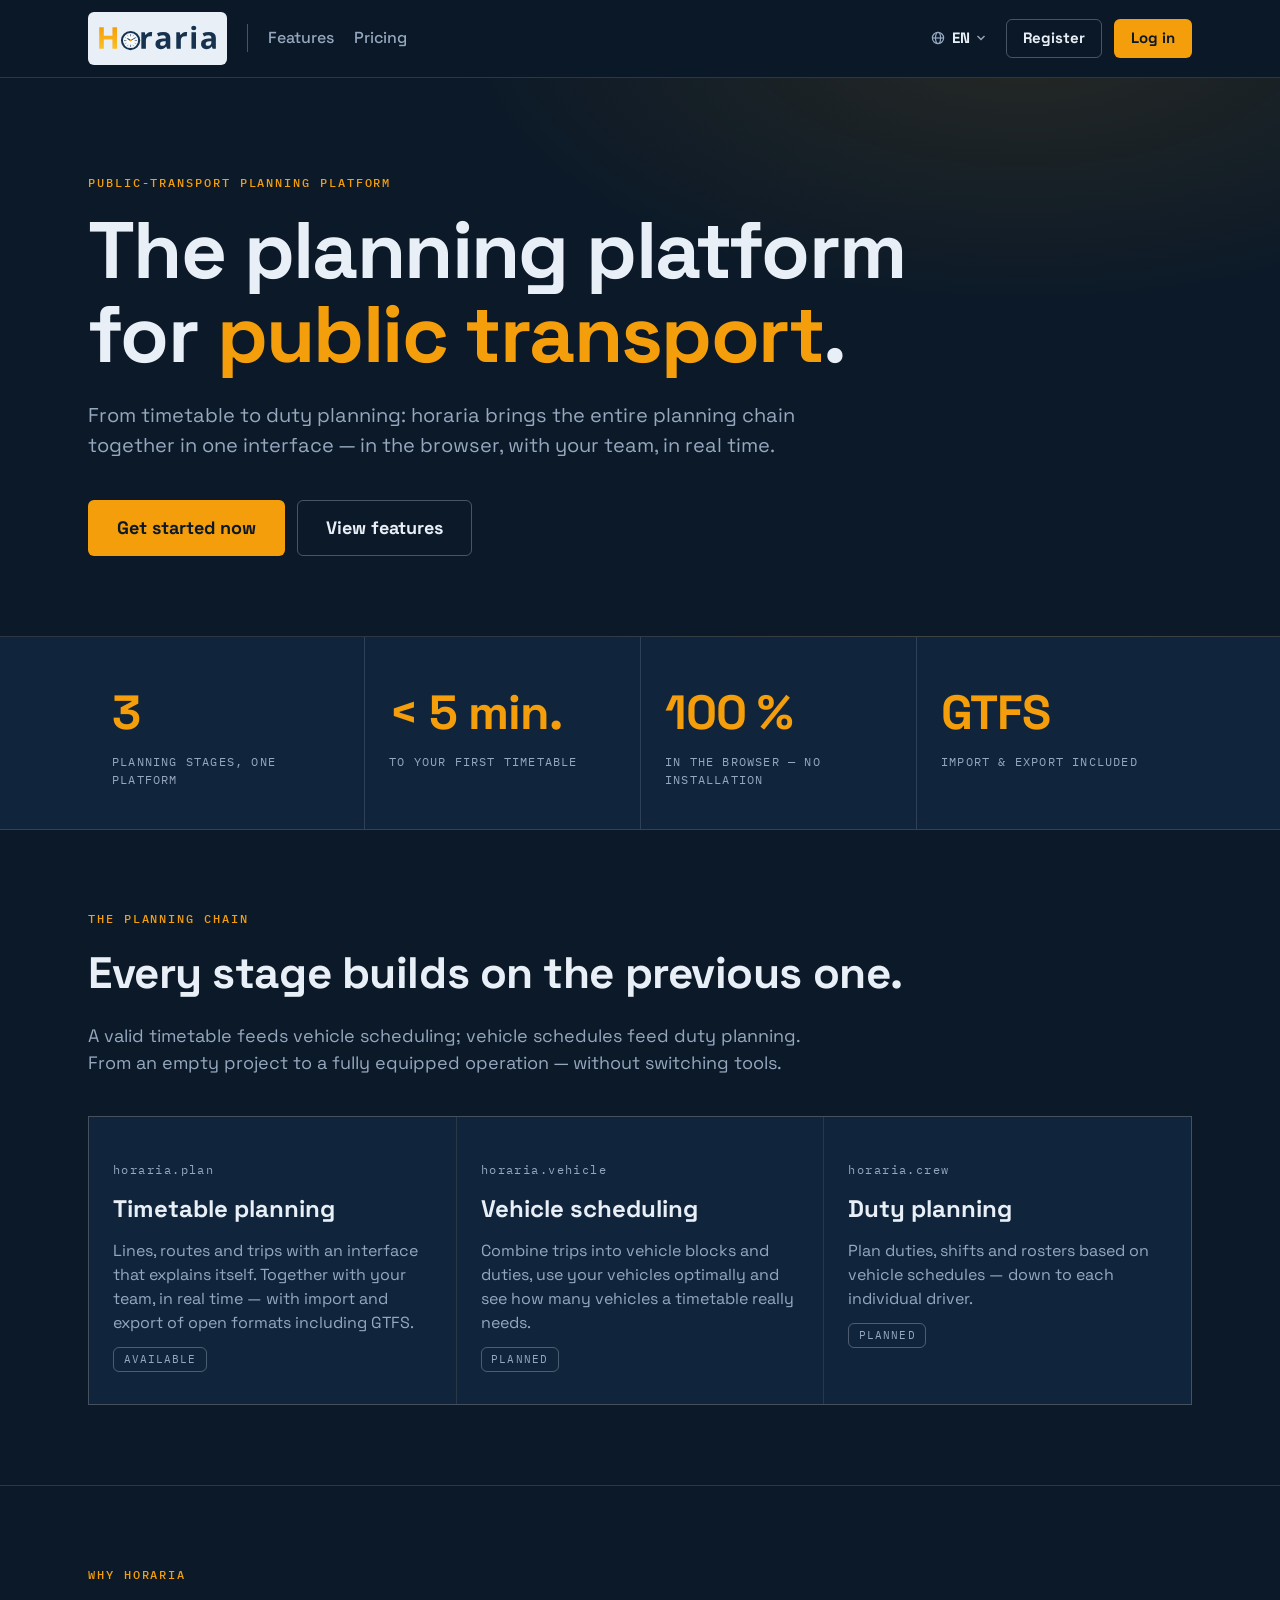
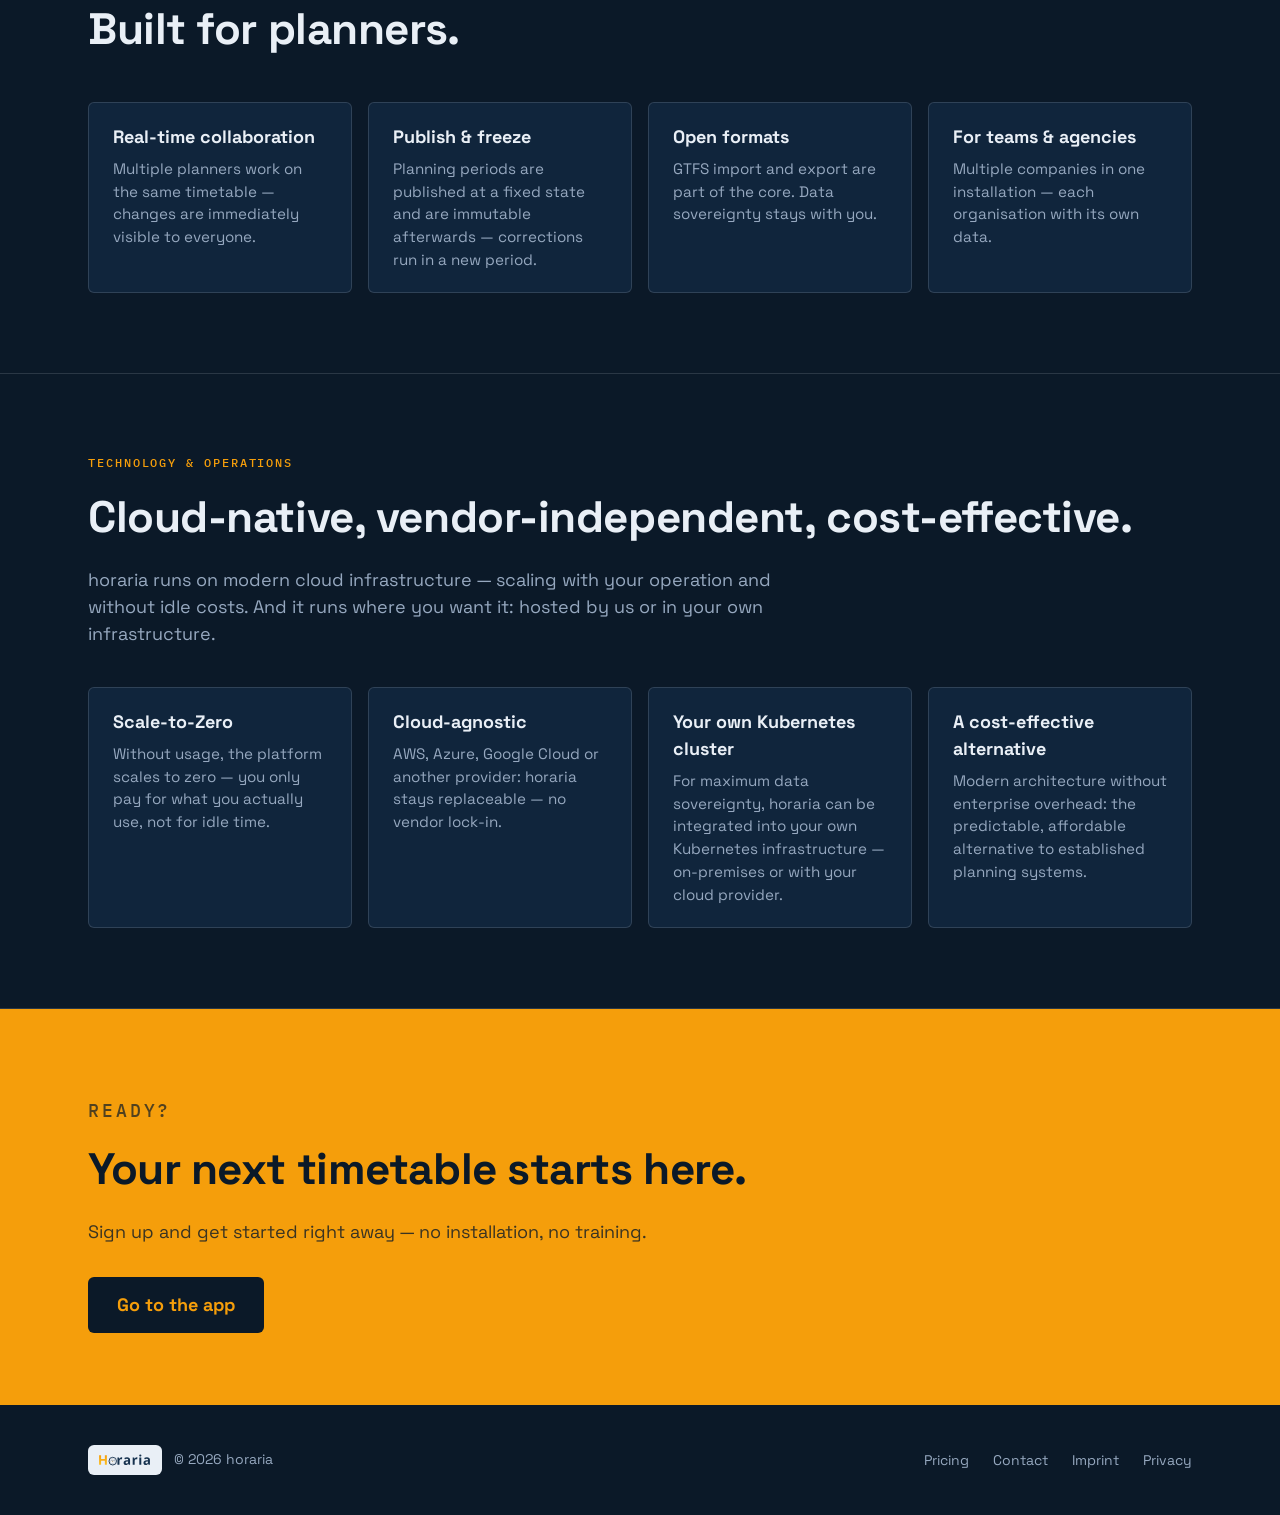
==== en/index.html @ 1db7034f "feat(site): add language dropdown and English pages under /en/ - Replace the static globe toggle wit" ====
<!DOCTYPE html>
<html lang="en">
<head>
  <meta charset="utf-8">
  <meta name="viewport" content="width=device-width, initial-scale=1">

  <!-- Security headers (arc42 §4.4). All assets self-hosted — CSP stays strict.
       frame-ancestors/HSTS cannot be set via meta; HTTPS is enforced at the host. -->
  <meta http-equiv="Content-Security-Policy" content="default-src 'self'; script-src 'self'; style-src 'self'; font-src 'self'; img-src 'self' data:; connect-src 'self'; base-uri 'none'; form-action 'none'">
  <meta name="referrer" content="strict-origin-when-cross-origin">

  <title>horaria — The planning platform for public transport</title>
  <meta name="description" content="horaria covers the planning chain of public transport services: horaria.plan today, horaria.vehicle and horaria.crew as next steps. In the browser, no installation.">
  <link rel="alternate" hreflang="de" href="/">
  <link rel="alternate" hreflang="en" href="/en/">
  <link rel="alternate" hreflang="x-default" href="/">

  <link rel="icon" href="/assets/images/Horaria_AppIcon2.svg" type="image/svg+xml">
  <link rel="stylesheet" href="/css/styles.css">
  <script src="/js/main.js" defer></script>
</head>
<body>
  <header class="site-header">
    <div class="container header-row">
      <a class="logo" href="/en/" aria-label="horaria — Home">
        <img src="/assets/images/Horaria_Logo.svg" alt="horaria" width="118" height="40">
      </a>
      <span class="header-divider" aria-hidden="true"></span>
      <nav class="header-nav">
        <a class="nav-link" href="#features">Features</a>
        <a class="nav-link" href="/en/preise.html">Pricing</a>
      </nav>
      <div class="header-actions">
        <details class="lang-switcher">
          <summary class="lang-toggle" aria-label="Choose language / Sprache wählen">
            <svg class="lang-icon" viewBox="0 0 16 16" width="14" height="14" fill="none" stroke="currentColor" stroke-width="1.4" aria-hidden="true">
              <circle cx="8" cy="8" r="6.4"/>
              <ellipse cx="8" cy="8" rx="2.9" ry="6.4"/>
              <path d="M1.6 8h12.8"/>
            </svg>
            <span class="lang-current">EN</span>
            <svg class="lang-caret" viewBox="0 0 10 6" width="10" height="6" fill="none" stroke="currentColor" stroke-width="1.4" aria-hidden="true">
              <path d="M1.5 1l3.5 3.5L8.5 1"/>
            </svg>
          </summary>
          <ul class="lang-menu">
            <li><a href="/" hreflang="de" lang="de">Deutsch</a></li>
            <li><a href="/en/" hreflang="en" lang="en" aria-current="true">English</a></li>
            <li><span class="lang-soon" title="French — in preparation" lang="fr">Français</span></li>
          </ul>
        </details>
        <a class="btn btn-outline js-signup-link" href="https://app.horarium.ch">Register</a>
        <a class="btn btn-primary js-login-link" href="https://app.horarium.ch">Log in</a>
      </div>
    </div>
  </header>

  <main>
    <section class="hero">
      <div class="container">
        <p class="eyebrow">Public-transport planning platform</p>
        <h1>The planning platform for <span class="accent">public transport</span>.</h1>
        <p class="lede">
          From timetable to duty planning: horaria brings the entire
          planning chain together in one interface — in the browser, with
          your team, in real time.
        </p>
        <div class="cta-row">
          <a class="btn btn-primary btn-lg js-login-link" href="https://app.horarium.ch">Get started now</a>
          <a class="btn btn-outline btn-lg" href="#features">View features</a>
        </div>
      </div>
    </section>

    <section class="stats" aria-label="Key figures">
      <div class="container stats-grid">
        <div class="stat">
          <span class="stat-value">3</span>
          <span class="stat-label">Planning stages, one platform</span>
        </div>
        <div class="stat">
          <span class="stat-value">&lt; 5 min.</span>
          <span class="stat-label">To your first timetable</span>
        </div>
        <div class="stat">
          <span class="stat-value">100 %</span>
          <span class="stat-label">In the browser — no installation</span>
        </div>
        <div class="stat">
          <span class="stat-value">GTFS</span>
          <span class="stat-label">Import &amp; export included</span>
        </div>
      </div>
    </section>

    <section id="features" class="section">
      <div class="container">
        <p class="eyebrow">The planning chain</p>
        <h2>Every stage builds on the previous one.</h2>
        <p class="section-intro">
          A valid timetable feeds vehicle scheduling; vehicle schedules feed
          duty planning. From an empty project to a fully equipped
          operation — without switching tools.
        </p>
        <div class="card-grid">
          <article class="card">
            <p class="card-index">horaria.plan</p>
            <h3>Timetable planning</h3>
            <p>
              Lines, routes and trips with an interface that explains
              itself. Together with your team, in real time — with import
              and export of open formats including GTFS.
            </p>
            <p class="badge">Available</p>
          </article>
          <article class="card">
            <p class="card-index">horaria.vehicle</p>
            <h3>Vehicle scheduling</h3>
            <p>
              Combine trips into vehicle blocks and duties, use your
              vehicles optimally and see how many vehicles a timetable
              really needs.
            </p>
            <p class="badge">Planned</p>
          </article>
          <article class="card">
            <p class="card-index">horaria.crew</p>
            <h3>Duty planning</h3>
            <p>
              Plan duties, shifts and rosters based on vehicle schedules —
              down to each individual driver.
            </p>
            <p class="badge">Planned</p>
          </article>
        </div>
      </div>
    </section>

    <section class="section">
      <div class="container">
        <p class="eyebrow">Why horaria</p>
        <h2>Built for planners.</h2>
        <ul class="feature-list">
          <li>
            <h3>Real-time collaboration</h3>
            <p>Multiple planners work on the same timetable — changes are immediately visible to everyone.</p>
          </li>
          <li>
            <h3>Publish &amp; freeze</h3>
            <p>Planning periods are published at a fixed state and are immutable afterwards — corrections run in a new period.</p>
          </li>
          <li>
            <h3>Open formats</h3>
            <p>GTFS import and export are part of the core. Data sovereignty stays with you.</p>
          </li>
          <li>
            <h3>For teams &amp; agencies</h3>
            <p>Multiple companies in one installation — each organisation with its own data.</p>
          </li>
        </ul>
      </div>
    </section>

    <section class="section">
      <div class="container">
        <p class="eyebrow">Technology &amp; operations</p>
        <h2>Cloud-native, vendor-independent, cost-effective.</h2>
        <p class="section-intro">
          horaria runs on modern cloud infrastructure — scaling with your
          operation and without idle costs. And it runs where you want it:
          hosted by us or in your own infrastructure.
        </p>
        <ul class="feature-list">
          <li>
            <h3>Scale-to-Zero</h3>
            <p>Without usage, the platform scales to zero — you only pay for what you actually use, not for idle time.</p>
          </li>
          <li>
            <h3>Cloud-agnostic</h3>
            <p>AWS, Azure, Google Cloud or another provider: horaria stays replaceable — no vendor lock-in.</p>
          </li>
          <li>
            <h3>Your own Kubernetes cluster</h3>
            <p>For maximum data sovereignty, horaria can be integrated into your own Kubernetes infrastructure — on-premises or with your cloud provider.</p>
          </li>
          <li>
            <h3>A cost-effective alternative</h3>
            <p>Modern architecture without enterprise overhead: the predictable, affordable alternative to established planning systems.</p>
          </li>
        </ul>
      </div>
    </section>

    <section class="cta-band">
      <div class="container">
        <p class="eyebrow">Ready?</p>
        <h2>Your next timetable starts here.</h2>
        <p>Sign up and get started right away — no installation, no training.</p>
        <a class="btn btn-primary btn-lg js-login-link" href="https://app.horarium.ch">Go to the app</a>
      </div>
    </section>
  </main>

  <footer class="site-footer">
    <div class="container footer-row">
      <p class="footer-brand">
        <a class="logo" href="/en/" aria-label="horaria — Home">
          <img src="/assets/images/Horaria_Logo.svg" alt="horaria">
        </a>
        <span>&copy; <span id="current-year">2026</span> horaria</span>
      </p>
      <nav class="footer-nav">
        <a href="/en/preise.html">Pricing</a>
        <a href="mailto:contact@horaria.ch">Contact</a>
        <a href="/impressum.html">Imprint</a>
        <a href="/datenschutz.html">Privacy</a>
      </nav>
    </div>
  </footer>
</body>
</html>
---- css/styles.css ----
/* ═══════════════════════════════════════════════════════════════
   horaria landing page
   Bold corporate look (ref: katzmedia.com) in horaria brand colors:
   deep navy + amber, oversized type, stats band, group cards.
   ═══════════════════════════════════════════════════════════════ */

/* ─── Fonts (self-hosted — no third-party requests, strict CSP) ─── */
@font-face {
  font-family: 'Space Grotesk';
  src: url('../assets/fonts/SpaceGrotesk-var.ttf') format('truetype-variations');
  font-weight: 300 700;
  font-style: normal;
  font-display: swap;
}

@font-face {
  font-family: 'IBM Plex Mono';
  src: url('../assets/fonts/IBMPlexMono-Regular.ttf') format('truetype');
  font-weight: 400;
  font-style: normal;
  font-display: swap;
}

@font-face {
  font-family: 'IBM Plex Mono';
  src: url('../assets/fonts/IBMPlexMono-Medium.ttf') format('truetype');
  font-weight: 500;
  font-style: normal;
  font-display: swap;
}

/* ─── Tokens ─── */
*, *::before, *::after {
  box-sizing: border-box;
  margin: 0;
  padding: 0;
}

:root {
  /* Brand (from Horaria_Logo.svg) */
  --navy-800: #16324f;
  --amber: #f59e0b;
  --amber-light: #fbbf24;

  /* Dark corporate scale */
  --bg: #0b1928;
  --bg-raised: #10253c;
  --surface: #16324f;
  --text: #e9eff6;
  --text-muted: #96a8bf;
  --line: rgba(233, 239, 246, 0.14);
  --line-strong: rgba(233, 239, 246, 0.28);

  /* Light band (legal pages, readability) */
  --paper: #f4f6f9;
  --paper-text: #1c2b3f;
  --paper-muted: #51637b;

  --radius: 6px;
  --font-sans: 'Space Grotesk', system-ui, -apple-system, 'Segoe UI', Roboto, sans-serif;
  --font-mono: 'IBM Plex Mono', ui-monospace, SFMono-Regular, Menlo, Consolas, monospace;
}

html {
  scroll-behavior: smooth;
}

body {
  font-family: var(--font-sans);
  background-color: var(--bg);
  color: var(--text);
  line-height: 1.5;
  -webkit-font-smoothing: antialiased;
}

.container {
  max-width: 72rem;
  margin-inline: auto;
  padding-inline: 1.5rem;
}

/* ─── Eyebrow micro-label ─── */
.eyebrow {
  font-family: var(--font-mono);
  font-size: 0.75rem;
  font-weight: 500;
  text-transform: uppercase;
  letter-spacing: 0.16em;
  color: var(--amber);
}

/* ─── Header ─── */
.site-header {
  position: sticky;
  top: 0;
  z-index: 10;
  background: rgba(11, 25, 40, 0.85);
  backdrop-filter: blur(8px);
  border-bottom: 1px solid var(--line);
}

.header-row {
  display: flex;
  flex-wrap: wrap;
  align-items: center;
  gap: 1.25rem;
  padding-block: 0.75rem;
}

.logo {
  display: inline-block;
  background: var(--text);
  border-radius: var(--radius);
  padding: 0.4rem 0.7rem;
  line-height: 0;
}

.logo img {
  height: 2.5rem;
  width: auto;
  display: block;
}

.header-divider {
  width: 1px;
  height: 1.75rem;
  background: var(--line-strong);
  flex-shrink: 0;
}

.header-nav {
  display: flex;
  align-items: center;
  gap: 1.25rem;
}

.header-nav a.nav-link {
  color: var(--text-muted);
  text-decoration: none;
  font-weight: 500;
}

.header-nav a.nav-link:hover {
  color: var(--text);
}

.header-nav a.nav-link.is-active {
  color: var(--amber);
}

.header-actions {
  display: flex;
  align-items: center;
  gap: 0.75rem;
  margin-inline-start: auto;
}

.header-actions .btn {
  padding: 0.45rem 1rem;
  font-size: 0.9375rem;
}

/* ─── Language switcher (borderless toggle + dropdown) ─── */
.lang-switcher {
  position: relative;
  user-select: none;
}

.lang-toggle {
  display: flex;
  align-items: center;
  gap: 0.4rem;
  padding: 0.35rem 0.5rem;
  font-size: 0.9375rem;
  font-weight: 500;
  color: var(--text-muted);
  cursor: pointer;
  list-style: none;
  border-radius: var(--radius);
}

.lang-toggle::-webkit-details-marker {
  display: none;
}

.lang-toggle:hover,
.lang-switcher[open] .lang-toggle {
  color: var(--text);
}

.lang-icon,
.lang-caret {
  display: block;
}

.lang-current {
  color: var(--text);
  font-weight: 700;
}

.lang-caret {
  transition: transform 0.15s ease;
}

.lang-switcher[open] .lang-caret {
  transform: rotate(180deg);
}

.lang-menu {
  position: absolute;
  top: calc(100% + 0.5rem);
  inset-inline-end: 0;
  z-index: 20;
  min-width: 10rem;
  list-style: none;
  background: var(--bg-raised);
  border: 1px solid var(--line);
  border-radius: var(--radius);
  padding: 0.35rem;
  box-shadow: 0 0.5rem 1.5rem rgba(0, 0, 0, 0.35);
}

.lang-menu a,
.lang-menu .lang-soon {
  display: flex;
  align-items: center;
  padding: 0.45rem 0.7rem;
  border-radius: var(--radius);
  font-size: 0.9375rem;
  color: var(--text);
  text-decoration: none;
}

.lang-menu a:hover {
  background: var(--surface);
}

.lang-menu a[aria-current="true"] {
  color: var(--amber);
  font-weight: 700;
}

.lang-menu .lang-soon {
  color: var(--text-muted);
  cursor: help;
}

/* ─── Buttons ─── */
.btn {
  display: inline-block;
  padding: 0.6rem 1.25rem;
  border: 1px solid transparent;
  border-radius: var(--radius);
  font-family: var(--font-sans);
  font-weight: 700;
  font-size: 1rem;
  text-decoration: none;
  cursor: pointer;
  transition: background-color 0.15s ease, border-color 0.15s ease;
}

.btn-lg {
  padding: 0.85rem 1.75rem;
  font-size: 1.125rem;
}

.btn-primary {
  background: var(--amber);
  color: var(--bg);
}

.btn-primary:hover {
  background: var(--amber-light);
}

.btn-outline {
  background: transparent;
  border-color: var(--line-strong);
  color: var(--text);
}

.btn-outline:hover {
  border-color: var(--text);
}

/* ─── Hero ─── */
.hero {
  padding-block: 6rem 5rem;
  border-bottom: 1px solid var(--line);
  background:
    radial-gradient(60rem 30rem at 80% -10%, rgba(245, 158, 11, 0.12), transparent 60%),
    var(--bg);
}

.hero h1 {
  margin-top: 1rem;
  font-size: clamp(2.5rem, 7vw, 5rem);
  font-weight: 700;
  line-height: 1.05;
  letter-spacing: -0.02em;
  max-width: 18ch;
}

.hero h1 .accent {
  color: var(--amber);
}

.lede {
  margin-top: 1.5rem;
  max-width: 58ch;
  font-size: 1.25rem;
  color: var(--text-muted);
}

.cta-row {
  display: flex;
  flex-wrap: wrap;
  gap: 0.75rem;
  margin-top: 2.5rem;
}

/* ─── Stats band ─── */
.stats {
  border-bottom: 1px solid var(--line);
  background: var(--bg-raised);
}

.stats-grid {
  display: grid;
  grid-template-columns: repeat(auto-fit, minmax(10rem, 1fr));
}

.stat {
  padding: 2.5rem 1.5rem;
  border-inline-start: 1px solid var(--line);
}

.stat:first-child {
  border-inline-start: none;
}

.stat-value {
  display: block;
  font-size: clamp(2rem, 4vw, 3rem);
  font-weight: 700;
  letter-spacing: -0.02em;
  color: var(--amber);
}

.stat-label {
  display: block;
  margin-top: 0.25rem;
  font-family: var(--font-mono);
  font-size: 0.75rem;
  text-transform: uppercase;
  letter-spacing: 0.1em;
  color: var(--text-muted);
}

/* ─── Sections ─── */
.section {
  padding-block: 5rem;
  border-bottom: 1px solid var(--line);
}

.section h2 {
  margin-top: 0.75rem;
  font-size: clamp(1.75rem, 4vw, 2.75rem);
  font-weight: 700;
  letter-spacing: -0.01em;
}

.section-intro {
  margin-top: 1rem;
  max-width: 62ch;
  font-size: 1.125rem;
  color: var(--text-muted);
}

/* ─── Group cards (ref: katzmedia.com) ─── */
.card-grid {
  display: grid;
  gap: 1px;
  grid-template-columns: repeat(auto-fit, minmax(17rem, 1fr));
  margin-top: 2.5rem;
  background: var(--line);
  border: 1px solid var(--line);
}

.card {
  background: var(--bg-raised);
  padding: 2rem 1.5rem;
  transition: background-color 0.15s ease;
}

.card:hover {
  background: var(--surface);
}

.card-index {
  font-family: var(--font-mono);
  font-size: 0.75rem;
  letter-spacing: 0.12em;
  color: var(--amber);
}

.card h3 {
  margin-top: 0.75rem;
  font-size: 1.5rem;
  font-weight: 700;
}

.card p {
  margin-top: 0.75rem;
  color: var(--text-muted);
}

.badge {
  display: inline-block;
  margin-top: 1rem;
  padding: 0.2rem 0.6rem;
  border: 1px solid var(--line-strong);
  border-radius: var(--radius);
  font-family: var(--font-mono);
  font-size: 0.6875rem;
  text-transform: uppercase;
  letter-spacing: 0.1em;
  color: var(--text-muted);
}

/* ─── Feature list ─── */
.feature-list {
  display: grid;
  gap: 1rem;
  grid-template-columns: repeat(auto-fit, minmax(16rem, 1fr));
  margin-top: 2.5rem;
  list-style: none;
}

.feature-list li {
  border: 1px solid var(--line);
  border-radius: var(--radius);
  padding: 1.25rem 1.5rem;
  background: var(--bg-raised);
}

.feature-list h3 {
  font-size: 1.125rem;
}

.feature-list p {
  margin-top: 0.5rem;
  color: var(--text-muted);
  font-size: 0.95rem;
}

/* ─── CTA band ─── */
.cta-band {
  background: var(--amber);
  color: var(--bg);
  padding-block: 4.5rem;
}

.cta-band .eyebrow {
  color: rgba(11, 25, 40, 0.7);
}

.cta-band h2 {
  margin-top: 0.75rem;
  font-size: clamp(1.75rem, 4vw, 2.75rem);
  font-weight: 700;
  letter-spacing: -0.01em;
  max-width: 24ch;
}

.cta-band p {
  margin-top: 1rem;
  max-width: 56ch;
  font-size: 1.125rem;
  color: rgba(11, 25, 40, 0.8);
}

.cta-band .btn {
  margin-top: 2rem;
}

.cta-band .btn-primary {
  background: var(--bg);
  color: var(--amber);
}

.cta-band .btn-primary:hover {
  background: var(--navy-800);
}

/* ─── Footer ─── */
.site-footer {
  background: var(--bg);
  padding-block: 2.5rem;
}

.footer-row {
  display: flex;
  flex-wrap: wrap;
  gap: 1rem;
  align-items: center;
  justify-content: space-between;
}

.footer-brand {
  display: flex;
  align-items: center;
  gap: 0.75rem;
  color: var(--text-muted);
  font-size: 0.875rem;
}

.footer-brand .logo img {
  height: 1.1rem;
}

.footer-nav a {
  color: var(--text-muted);
  text-decoration: none;
  margin-inline-start: 1.25rem;
  font-size: 0.875rem;
}

.footer-nav a:hover {
  color: var(--text);
}

/* ─── Legal pages (light band for readability) ─── */
.legal {
  background: var(--paper);
  color: var(--paper-text);
  padding-block: 4rem 5rem;
}

.legal h1 {
  font-size: clamp(2rem, 5vw, 3rem);
  font-weight: 700;
  letter-spacing: -0.01em;
  margin-bottom: 0.5rem;
}

.legal .legal-updated {
  font-family: var(--font-mono);
  font-size: 0.8rem;
  color: var(--paper-muted);
  margin-bottom: 2.5rem;
}

.legal h2 {
  font-size: 1.25rem;
  margin-top: 2rem;
  margin-bottom: 0.5rem;
}

.legal p, .legal ul {
  max-width: 70ch;
  line-height: 1.65;
  color: var(--paper-text);
}

.legal ul {
  padding-inline-start: 1.25rem;
  margin-block: 0.5rem;
}

.legal a {
  color: var(--navy-800);
}

.cta-band a:not(.btn) {
  color: var(--bg);
  font-weight: 600;
  text-decoration: underline;
}

/* Placeholders — owner data to be filled in before relying on these pages */
[data-placeholder] {
  background: rgba(245, 158, 11, 0.25);
  padding: 0 0.25rem;
  border-radius: 3px;
}

.cta-band [data-placeholder] {
  background: rgba(11, 25, 40, 0.18);
}

/* ─── Pricing page ─── */
.page-head {
  padding-block: 4.5rem 3rem;
  border-bottom: 1px solid var(--line);
}

.page-head h1 {
  margin-top: 0.75rem;
  font-size: clamp(2.25rem, 5vw, 3.5rem);
  font-weight: 700;
  letter-spacing: -0.01em;
  max-width: 22ch;
}

.page-head .accent {
  color: var(--amber);
}

.plan .plan-price {
  margin-top: 1.25rem;
  font-size: 1.625rem;
  font-weight: 700;
  letter-spacing: -0.01em;
  color: var(--amber);
}

.plan .plan-price span {
  display: block;
  margin-top: 0.25rem;
  font-family: var(--font-mono);
  font-size: 0.7rem;
  font-weight: 400;
  text-transform: uppercase;
  letter-spacing: 0.1em;
  color: var(--text-muted);
}

.plan-features {
  margin-top: 1.25rem;
  list-style: none;
  display: grid;
  gap: 0.6rem;
}

.plan-features li {
  position: relative;
  padding-inline-start: 1.4rem;
  color: var(--text-muted);
  font-size: 0.95rem;
}

.plan-features li::before {
  content: "✓";
  position: absolute;
  inset-inline-start: 0;
  color: var(--amber);
  font-weight: 700;
}

.plan-features .badge {
  margin-top: 0;
  margin-inline-start: 0.35rem;
}

.pricing-note {
  margin-top: 2rem;
  max-width: 66ch;
  color: var(--text-muted);
  font-size: 0.95rem;
}

.visually-hidden {
  position: absolute;
  width: 1px;
  height: 1px;
  margin: -1px;
  padding: 0;
  overflow: hidden;
  clip: rect(0 0 0 0);
  white-space: nowrap;
  border: 0;
}

/* ─── Responsive ─── */
@media (max-width: 40rem) {
  .stat {
    border-inline-start: none;
    border-top: 1px solid var(--line);
    padding-block: 1.5rem;
  }

  .stat:first-child {
    border-top: none;
  }

  .header-row {
    gap: 0.75rem;
  }

  .header-nav {
    gap: 1rem;
  }

  .header-nav a.nav-link {
    display: none;
  }

  .header-actions {
    gap: 0.5rem;
  }

  .header-actions .btn {
    padding: 0.4rem 0.8rem;
    font-size: 0.875rem;
  }

  .lang-toggle {
    font-size: 0.875rem;
  }
}
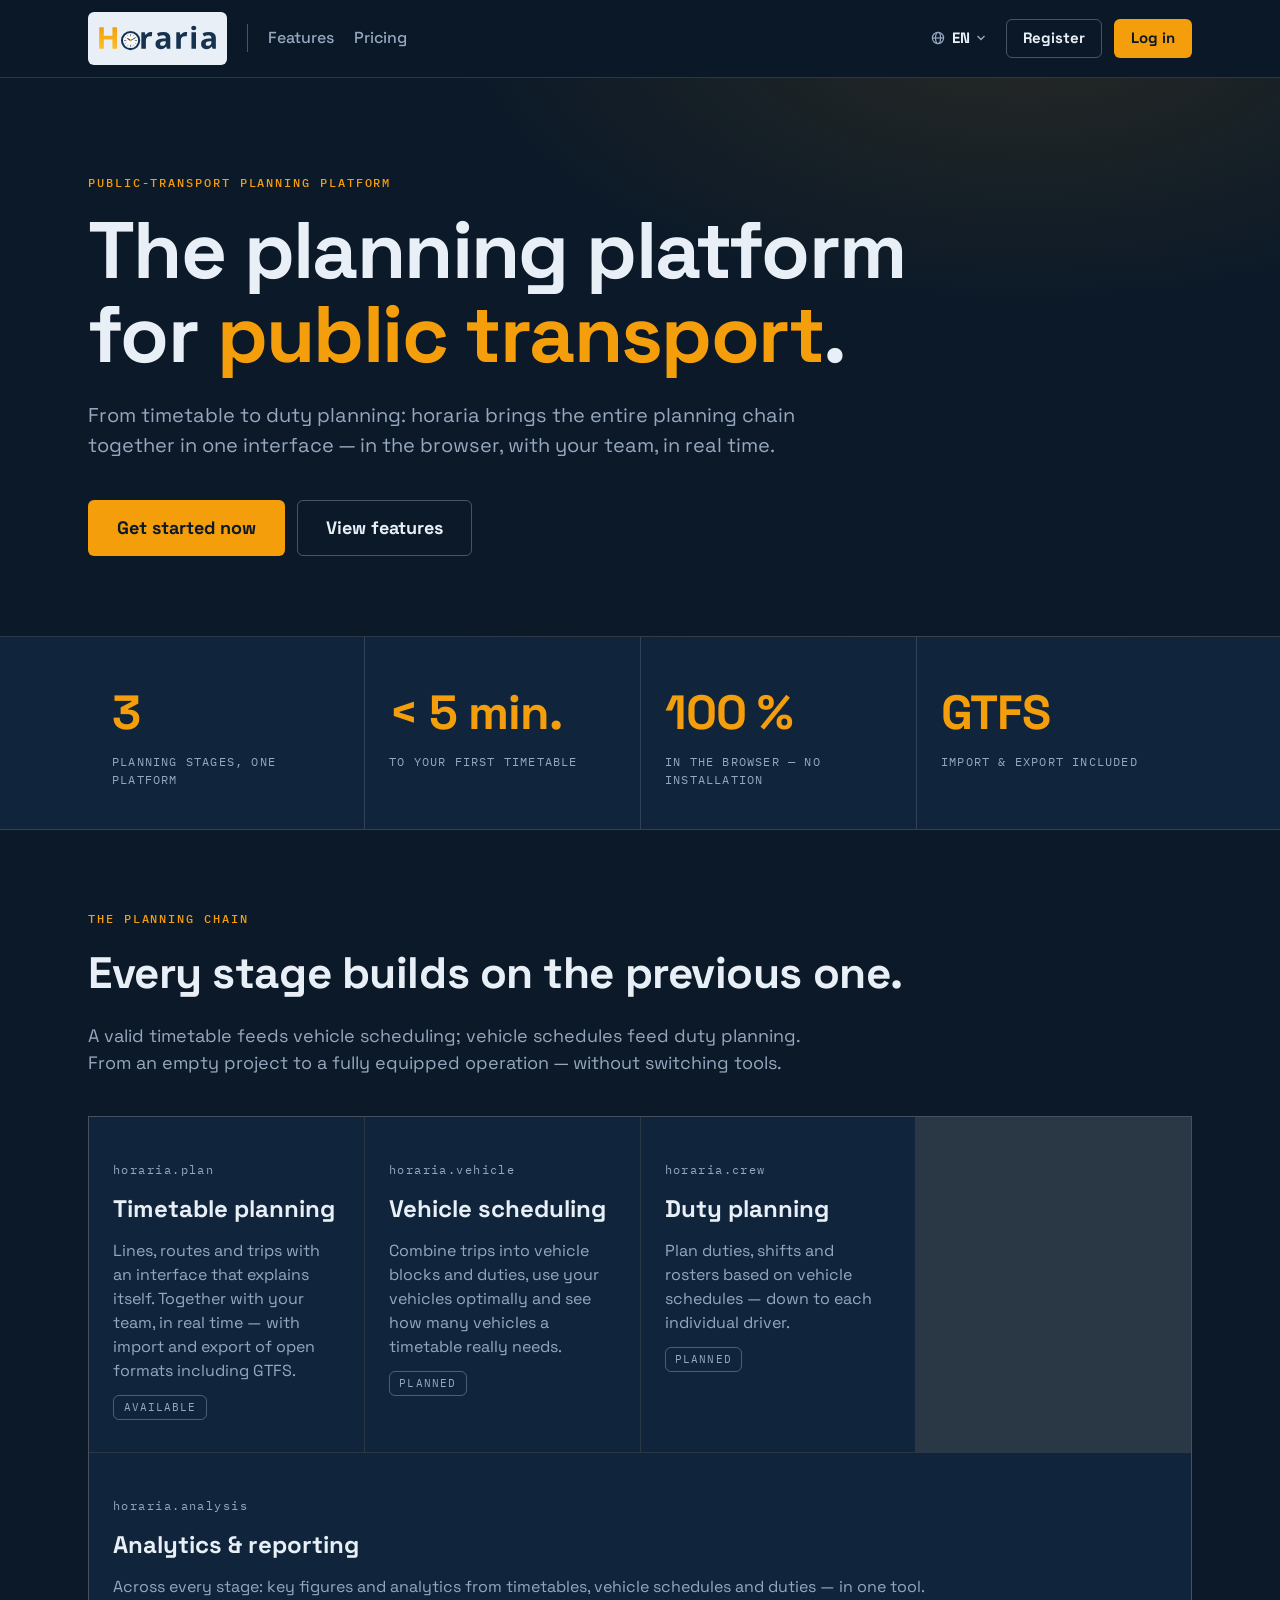
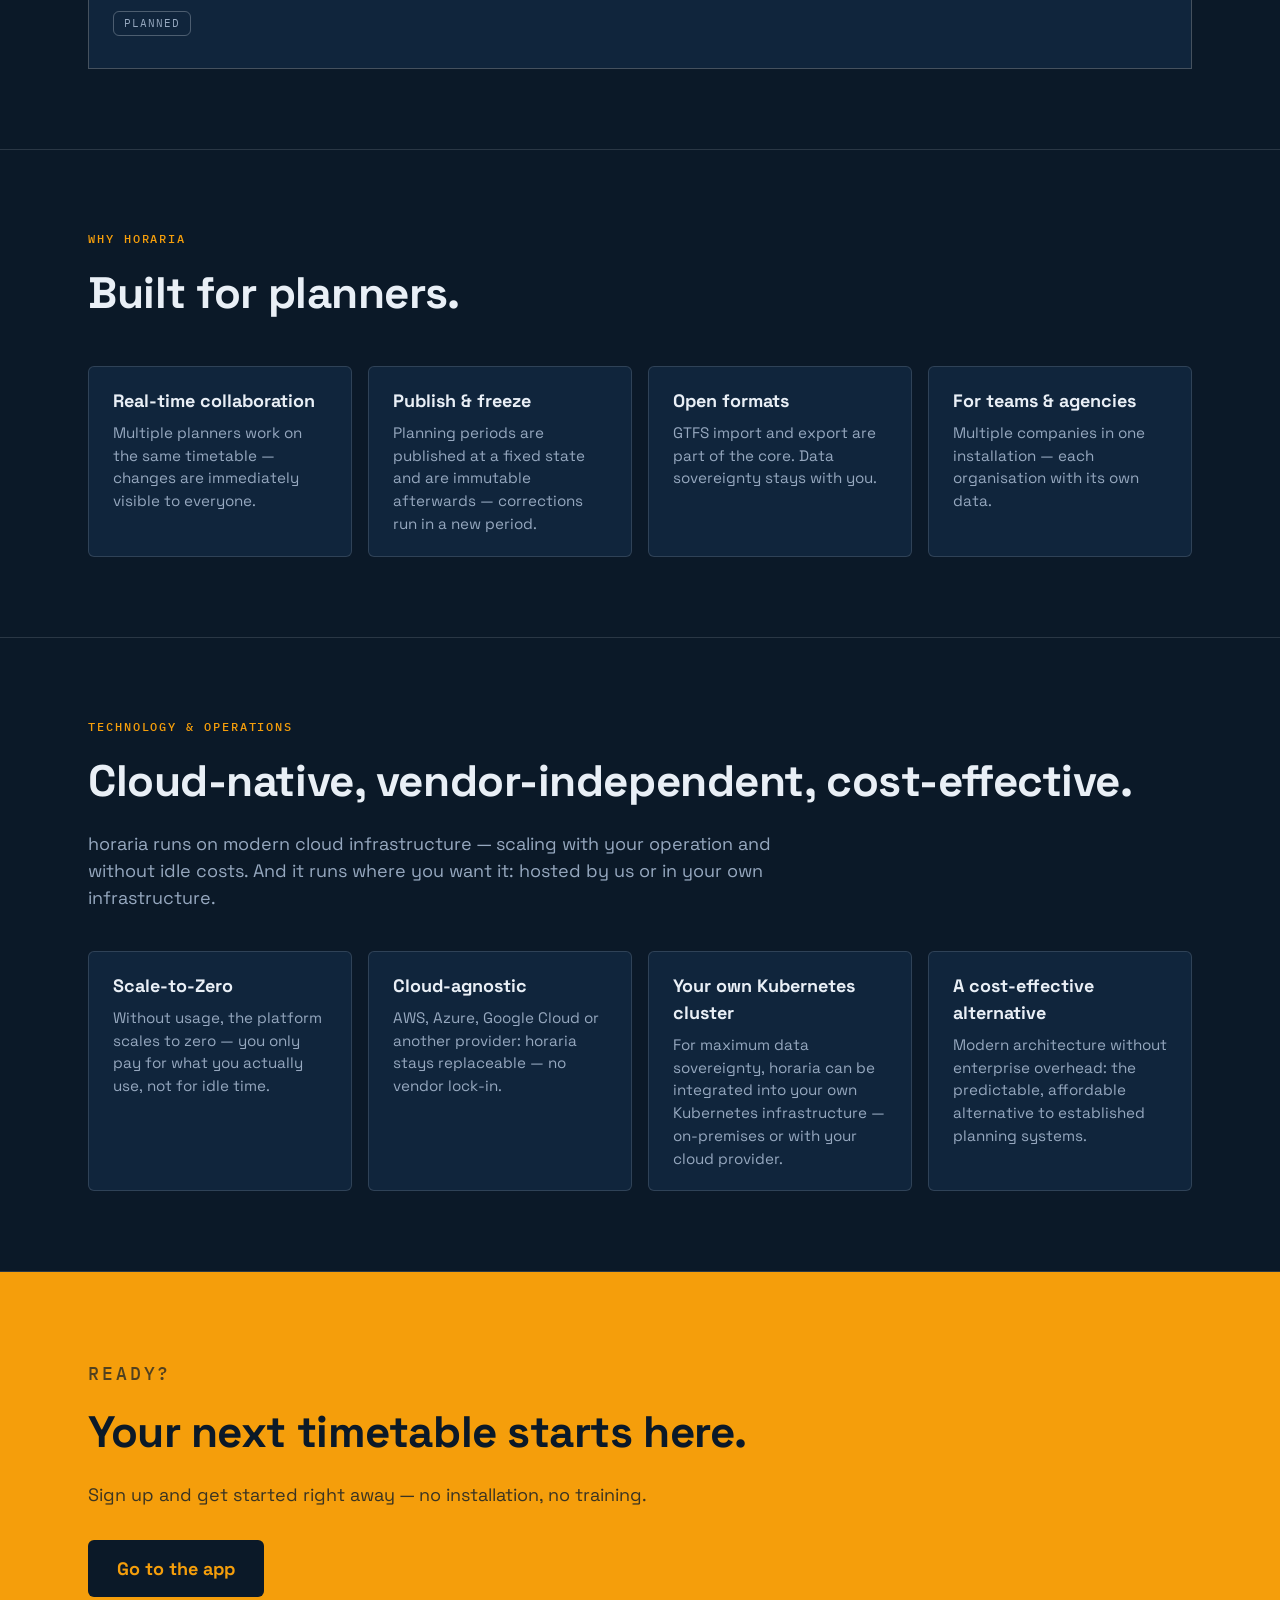
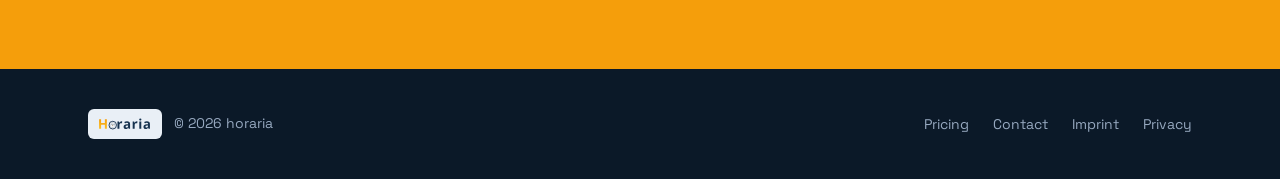
==== commit 942b6462: "feat(site): restructure pricing around four modules and journey packages - Pricing pages (DE/EN): ne" ====
--- a/en/index.html
+++ b/en/index.html
@@ -132,6 +132,15 @@
             </p>
             <p class="badge">Planned</p>
           </article>
+          <article class="card card--wide">
+            <p class="card-index">horaria.analysis</p>
+            <h3>Analytics &amp; reporting</h3>
+            <p>
+              Across every stage: key figures and analytics from timetables,
+              vehicle schedules and duties — in one tool.
+            </p>
+            <p class="badge">Planned</p>
+          </article>
         </div>
       </div>
     </section>
--- a/css/styles.css
+++ b/css/styles.css
@@ -387,6 +387,10 @@
   border: 1px solid var(--line);
 }
 
+.card--wide {
+  grid-column: 1 / -1;
+}
+
 .card {
   background: var(--bg-raised);
   padding: 2rem 1.5rem;
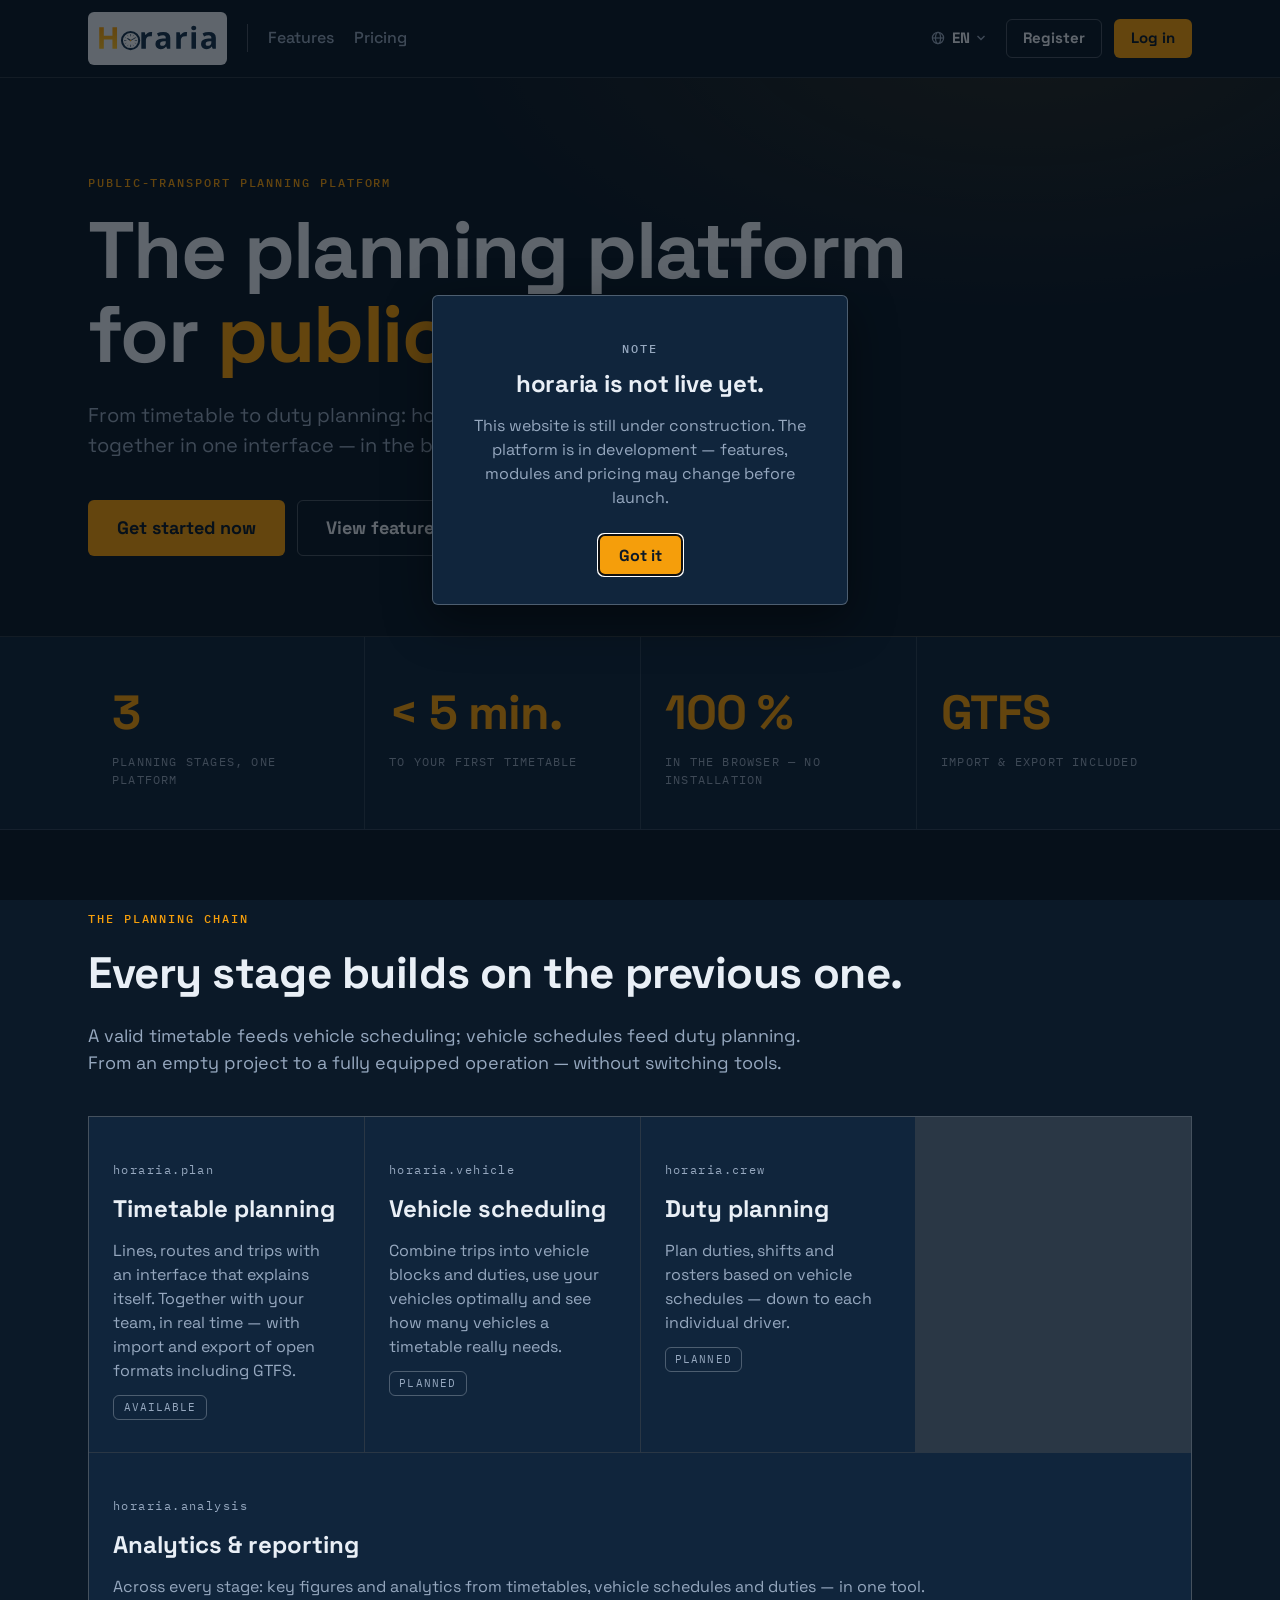
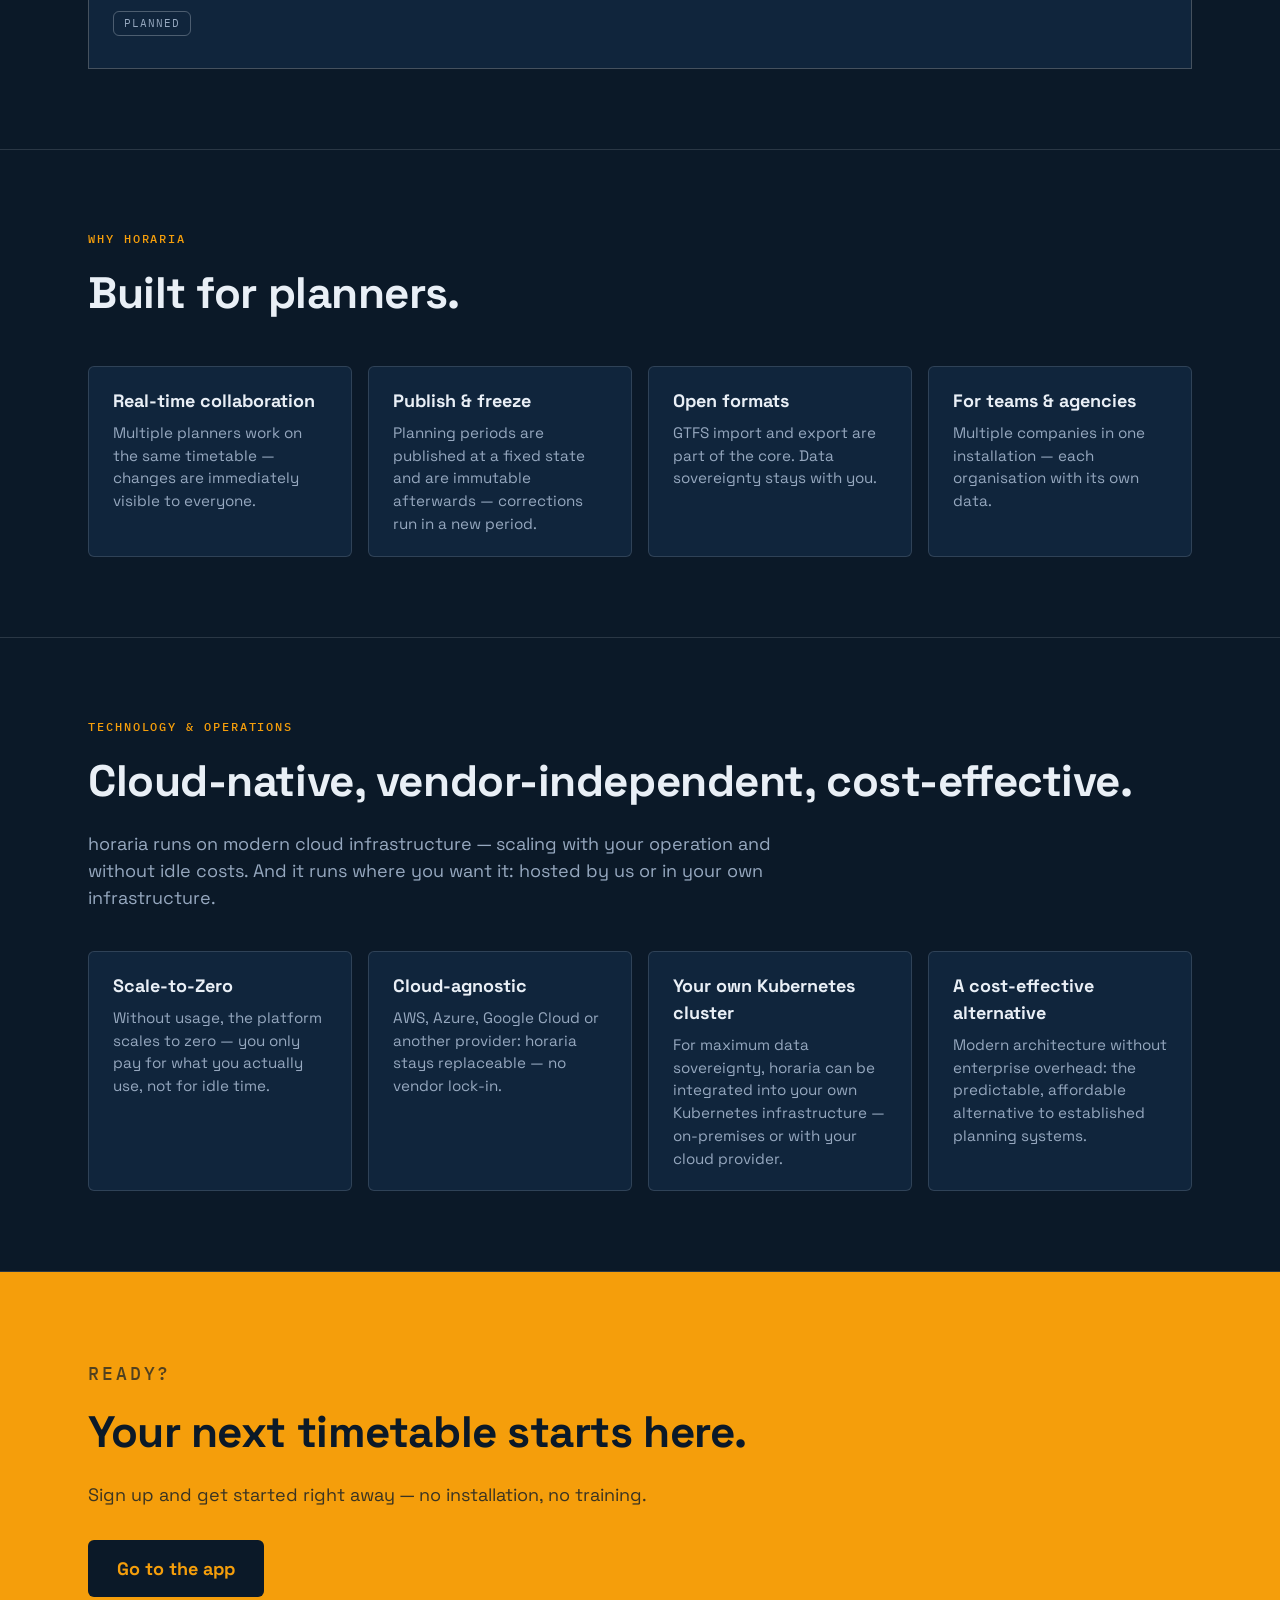
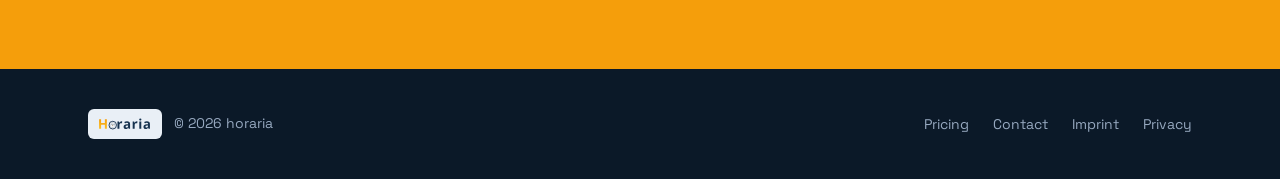
==== commit 587b21aa: "feat(site): add preview notice popup (site under construction) - Native <dialog> on all pages: horar" ====
--- a/en/index.html
+++ b/en/index.html
@@ -20,6 +20,17 @@
   <script src="/js/main.js" defer></script>
 </head>
 <body>
+  <dialog class="notice" id="preview-notice" aria-labelledby="notice-title" open>
+    <p class="eyebrow">Note</p>
+    <h2 id="notice-title">horaria is not live yet.</h2>
+    <p>
+      This website is still under construction. The platform is in
+      development — features, modules and pricing may change before launch.
+    </p>
+    <form method="dialog">
+      <button class="btn btn-primary" value="dismiss">Got it</button>
+    </form>
+  </dialog>
   <header class="site-header">
     <div class="container header-row">
       <a class="logo" href="/en/" aria-label="horaria — Home">
--- a/css/styles.css
+++ b/css/styles.css
@@ -676,6 +676,41 @@
   border: 0;
 }
 
+/* ─── Preview notice (dialog) ─── */
+dialog.notice {
+  position: fixed;
+  inset: 0;
+  margin: auto;
+  max-width: 26rem;
+  padding: 2rem 2rem 1.75rem;
+  background: var(--bg-raised);
+  color: var(--text);
+  border: 1px solid var(--line-strong);
+  border-radius: var(--radius);
+  box-shadow: 0 1rem 3rem rgba(0, 0, 0, 0.45);
+  text-align: center;
+}
+
+dialog.notice::backdrop {
+  background: rgba(4, 10, 17, 0.6);
+}
+
+dialog.notice h2 {
+  margin-top: 0.5rem;
+  font-size: 1.5rem;
+  font-weight: 700;
+  letter-spacing: -0.01em;
+}
+
+dialog.notice p {
+  margin-top: 0.75rem;
+  color: var(--text-muted);
+}
+
+dialog.notice form {
+  margin-top: 1.5rem;
+}
+
 /* ─── Responsive ─── */
 @media (max-width: 40rem) {
   .stat {
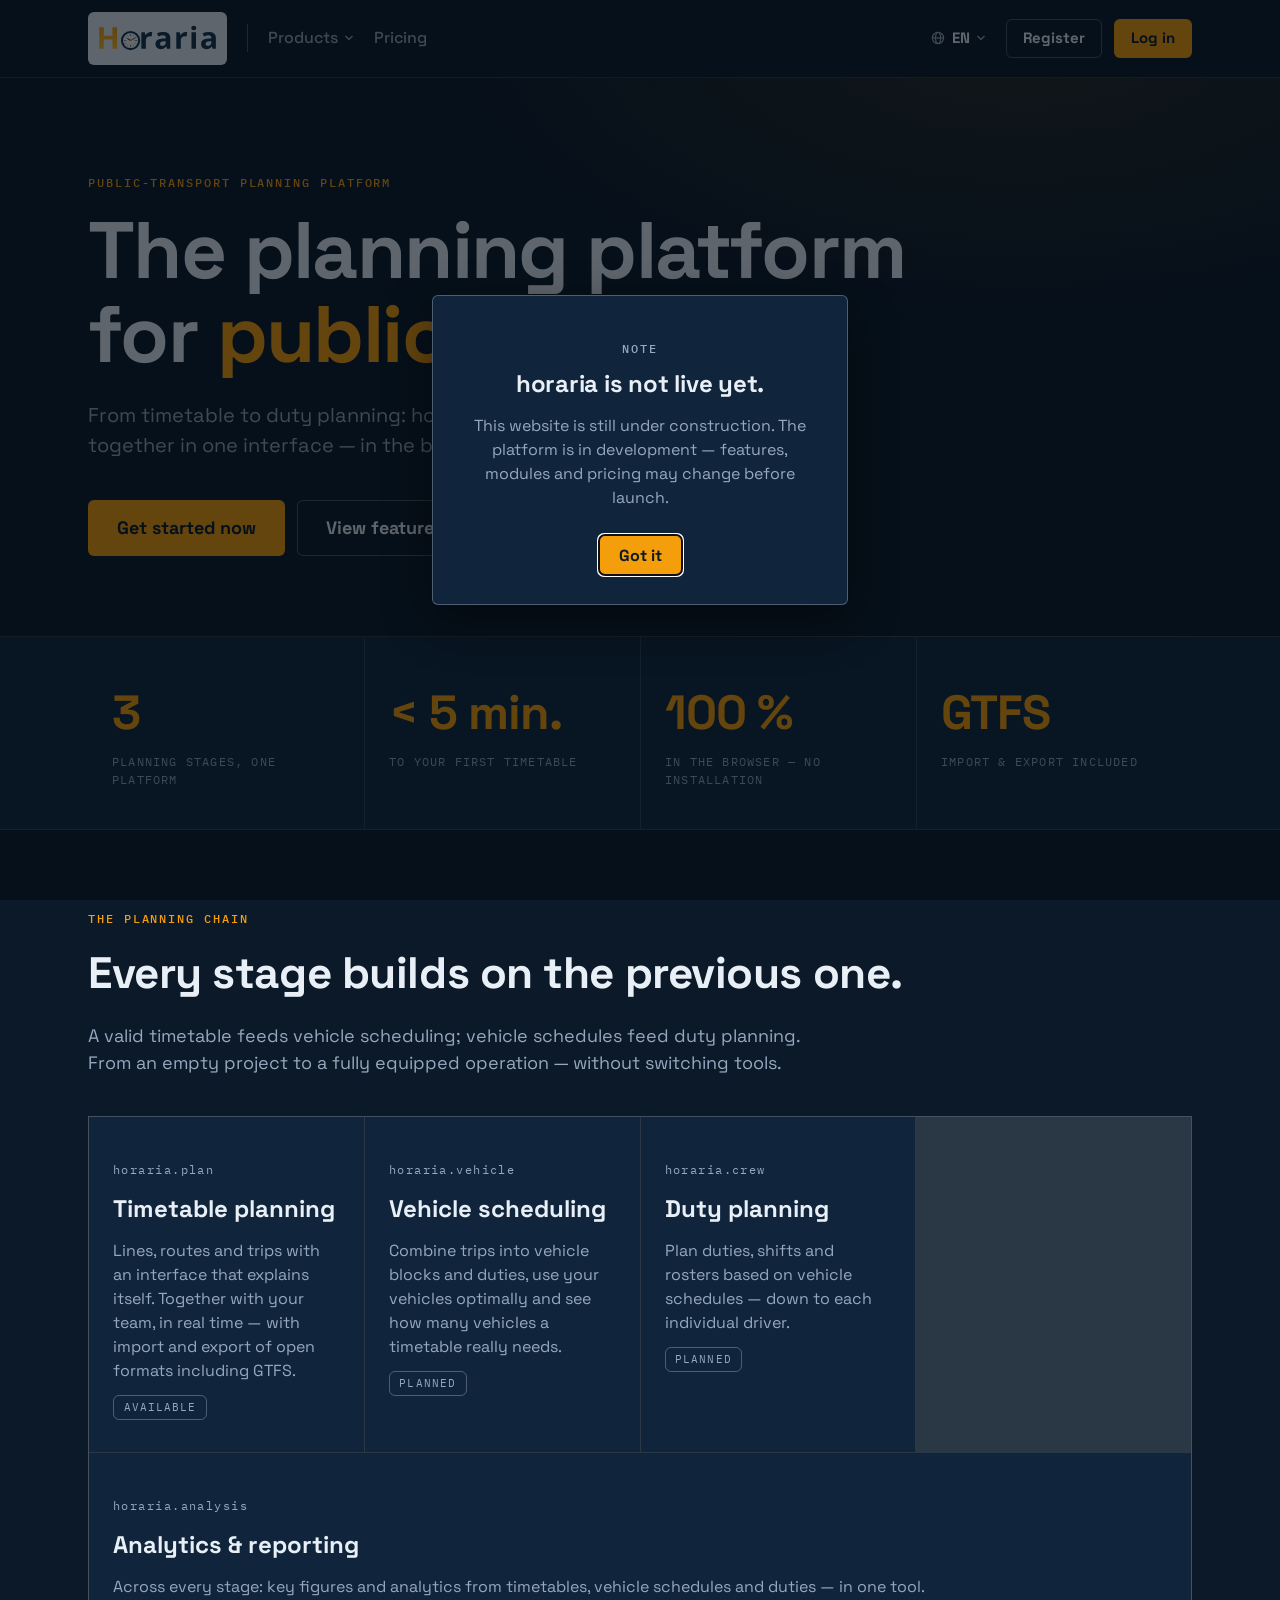
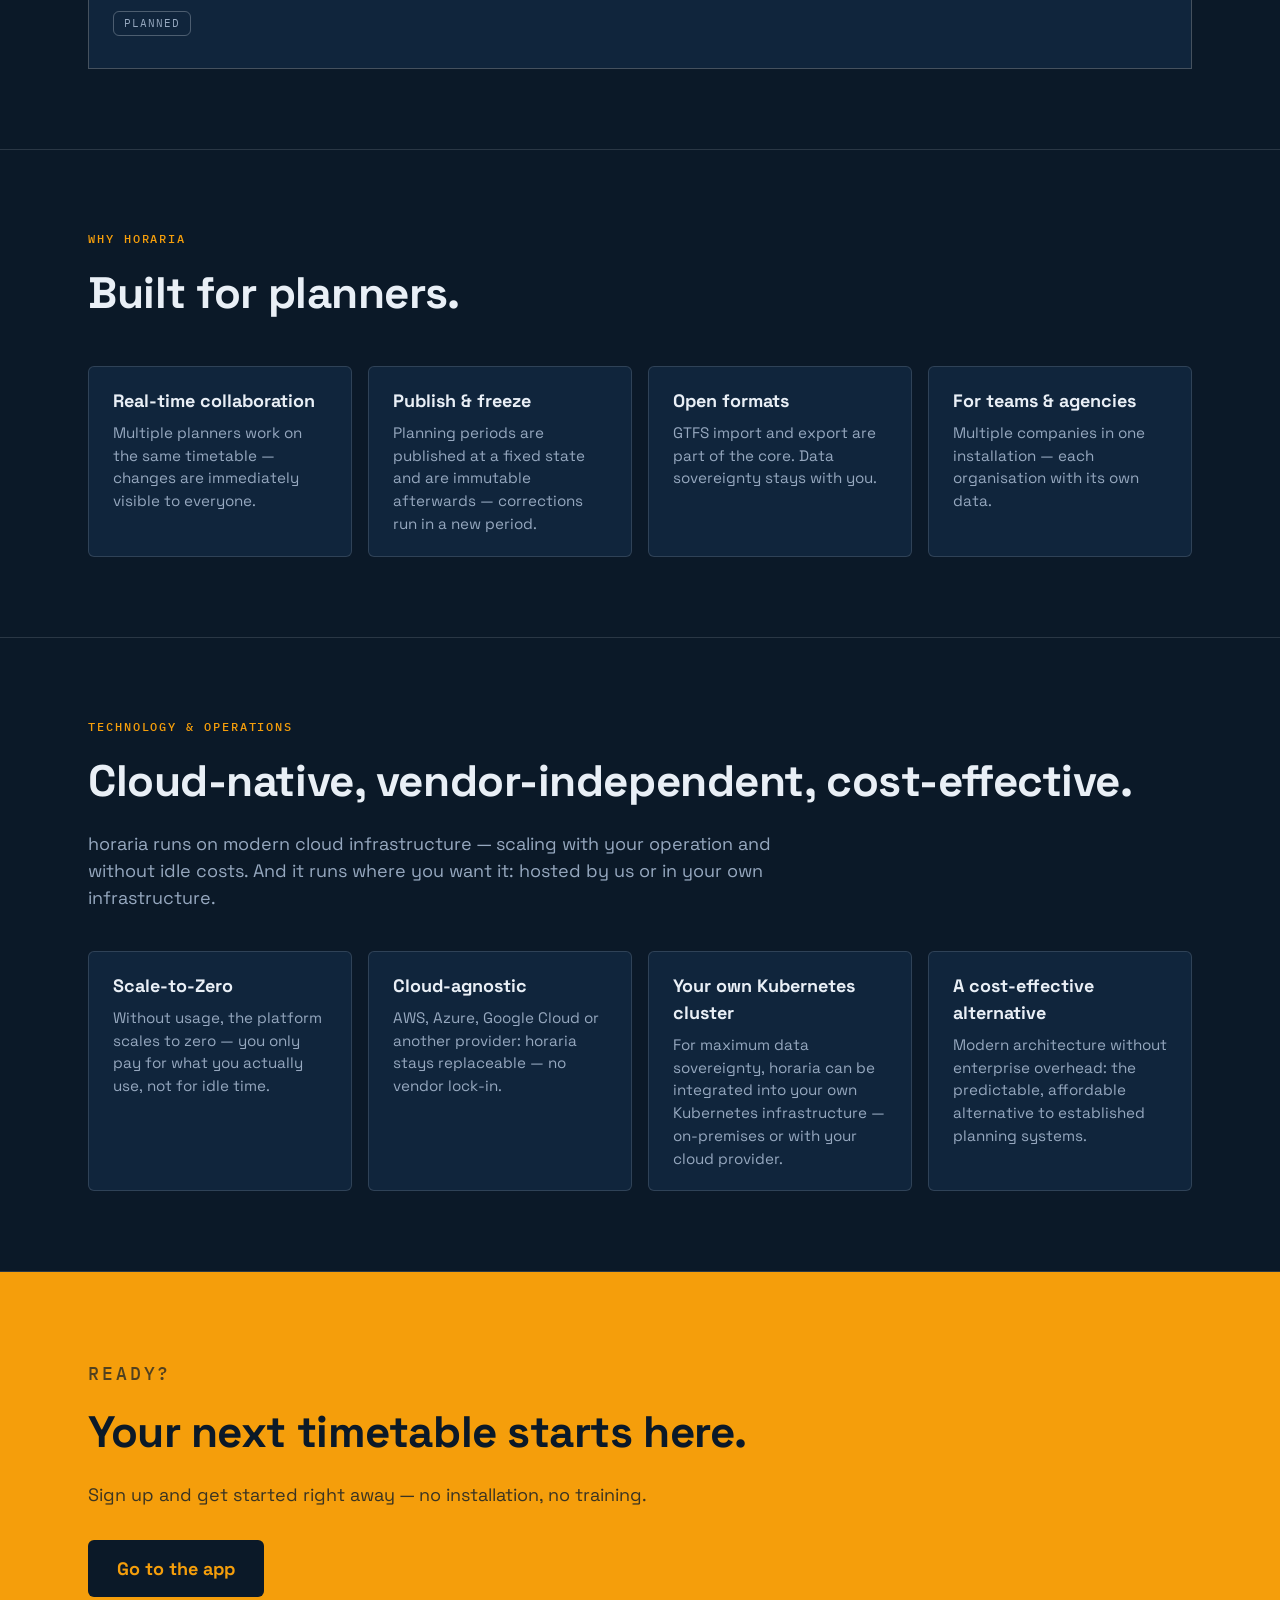
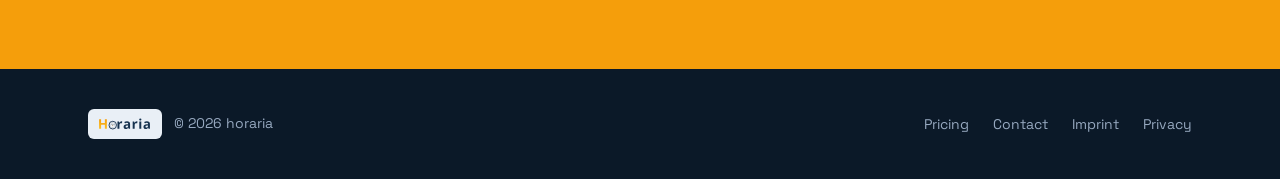
==== commit 81dce7b1: "feat(site): add Produkte dropdown and per-module detail pages" ====
--- a/en/index.html
+++ b/en/index.html
@@ -38,7 +38,20 @@
       </a>
       <span class="header-divider" aria-hidden="true"></span>
       <nav class="header-nav">
-        <a class="nav-link" href="#features">Features</a>
+        <details class="product-switcher">
+          <summary class="product-toggle" aria-haspopup="true">
+            Products
+            <svg class="lang-caret" viewBox="0 0 10 6" width="10" height="6" fill="none" stroke="currentColor" stroke-width="1.4" aria-hidden="true">
+              <path d="M1.5 1l3.5 3.5L8.5 1"/>
+            </svg>
+          </summary>
+          <ul class="product-menu">
+            <li><a href="/produkte/plan.html">horaria.plan — Fahrplanplanung</a></li>
+            <li><a href="/produkte/vehicle.html">horaria.vehicle — Umlaufplanung</a></li>
+            <li><a href="/produkte/crew.html">horaria.crew — Dienstplanung</a></li>
+            <li><a href="/produkte/analysis.html">horaria.analysis — Auswertung &amp; Reporting</a></li>
+          </ul>
+        </details>
         <a class="nav-link" href="/en/preise.html">Pricing</a>
       </nav>
       <div class="header-actions">
@@ -62,6 +75,59 @@
         </details>
         <a class="btn btn-outline js-signup-link" href="https://app.horarium.ch">Register</a>
         <a class="btn btn-primary js-login-link" href="https://app.horarium.ch">Log in</a>
+        <details class="nav-switcher">
+          <summary class="nav-toggle" aria-label="Menu / Menü">
+            <svg class="icon-open" viewBox="0 0 16 16" width="22" height="22" fill="none" stroke="currentColor" stroke-width="1.6" aria-hidden="true">
+              <path d="M1.5 3.5h13M1.5 8h13M1.5 12.5h13"/>
+            </svg>
+            <svg class="icon-close" viewBox="0 0 16 16" width="22" height="22" fill="none" stroke="currentColor" stroke-width="1.6" aria-hidden="true">
+              <path d="M3 3l10 10M13 3L3 13"/>
+            </svg>
+          </summary>
+          <ul class="nav-menu">
+            <li class="nav-products">
+              <details class="product-sub">
+                <summary class="product-sub-toggle" aria-haspopup="true">
+                  Products
+                  <svg class="lang-caret" viewBox="0 0 10 6" width="10" height="6" fill="none" stroke="currentColor" stroke-width="1.4" aria-hidden="true">
+                    <path d="M1.5 1l3.5 3.5L8.5 1"/>
+                  </svg>
+                </summary>
+                <ul class="product-sub-menu">
+                  <li><a href="/produkte/plan.html">horaria.plan — Fahrplanplanung</a></li>
+                  <li><a href="/produkte/vehicle.html">horaria.vehicle — Umlaufplanung</a></li>
+                  <li><a href="/produkte/crew.html">horaria.crew — Dienstplanung</a></li>
+                  <li><a href="/produkte/analysis.html">horaria.analysis — Auswertung &amp; Reporting</a></li>
+                </ul>
+              </details>
+            </li>
+            <li><a class="nav-link" href="/en/preise.html">Pricing</a></li>
+            <li class="nav-lang">
+              <details class="lang-sub">
+                <summary class="lang-sub-toggle" aria-label="Choose language / Sprache wählen">
+                  <svg class="lang-icon" viewBox="0 0 16 16" width="14" height="14" fill="none" stroke="currentColor" stroke-width="1.4" aria-hidden="true">
+                    <circle cx="8" cy="8" r="6.4"/>
+                    <ellipse cx="8" cy="8" rx="2.9" ry="6.4"/>
+                    <path d="M1.6 8h12.8"/>
+                  </svg>
+                  <span>Language: EN</span>
+                  <svg class="lang-caret" viewBox="0 0 10 6" width="10" height="6" fill="none" stroke="currentColor" stroke-width="1.4" aria-hidden="true">
+                    <path d="M1.5 1l3.5 3.5L8.5 1"/>
+                  </svg>
+                </summary>
+                <ul class="lang-sub-menu">
+                  <li><a href="/" hreflang="de" lang="de">Deutsch</a></li>
+                  <li><a href="/en/" hreflang="en" lang="en" aria-current="true">English</a></li>
+                  <li><span class="lang-soon" title="French — in preparation" lang="fr">Français</span></li>
+                </ul>
+              </details>
+            </li>
+            <li class="nav-menu-actions">
+              <a class="btn btn-outline js-signup-link" href="https://app.horarium.ch">Register</a>
+              <a class="btn btn-primary js-login-link" href="https://app.horarium.ch">Log in</a>
+            </li>
+          </ul>
+        </details>
       </div>
     </div>
   </header>
--- a/css/styles.css
+++ b/css/styles.css
@@ -48,6 +48,7 @@
   --surface: #16324f;
   --text: #e9eff6;
   --text-muted: #96a8bf;
+  --text-faint: rgba(233, 239, 246, 0.55);
   --line: rgba(233, 239, 246, 0.14);
   --line-strong: rgba(233, 239, 246, 0.28);
 
@@ -206,7 +207,47 @@
   transform: rotate(180deg);
 }
 
-.lang-menu {
+/* ─── Product switcher (Produkte dropdown, desktop nav) ─── */
+.product-switcher {
+  position: relative;
+  user-select: none;
+}
+
+.product-toggle {
+  display: flex;
+  align-items: center;
+  gap: 0.4rem;
+  color: var(--text-muted);
+  font-weight: 500;
+  cursor: pointer;
+  list-style: none;
+  border-radius: var(--radius);
+}
+
+.product-toggle::-webkit-details-marker {
+  display: none;
+}
+
+.product-toggle:hover,
+.product-switcher[open] .product-toggle {
+  color: var(--text);
+}
+
+.product-toggle.is-active {
+  color: var(--amber);
+}
+
+.product-switcher[open] .product-toggle .lang-caret {
+  transform: rotate(180deg);
+}
+
+/* Mobile nav switcher (hamburger; hidden on desktop, enabled in the media query) */
+.nav-switcher {
+  display: none;
+}
+
+.lang-menu,
+.product-menu {
   position: absolute;
   top: calc(100% + 0.5rem);
   inset-inline-end: 0;
@@ -220,8 +261,13 @@
   box-shadow: 0 0.5rem 1.5rem rgba(0, 0, 0, 0.35);
 }
 
+.product-menu {
+  min-width: 20rem;
+}
+
 .lang-menu a,
-.lang-menu .lang-soon {
+.lang-menu .lang-soon,
+.product-menu a {
   display: flex;
   align-items: center;
   padding: 0.45rem 0.7rem;
@@ -231,11 +277,13 @@
   text-decoration: none;
 }
 
-.lang-menu a:hover {
+.lang-menu a:hover,
+.product-menu a:hover {
   background: var(--surface);
 }
 
-.lang-menu a[aria-current="true"] {
+.lang-menu a[aria-current="true"],
+.product-menu a[aria-current="true"] {
   color: var(--amber);
   font-weight: 700;
 }
@@ -456,6 +504,22 @@
   margin-top: 0.5rem;
   color: var(--text-muted);
   font-size: 0.95rem;
+}
+
+/* Subdued closing note below a feature list — deliberately not a card */
+.feature-list + .section-footnote {
+  margin-top: 2rem;
+}
+
+.section-footnote {
+  max-width: 62ch;
+  font-size: 0.875rem;
+  color: var(--text-faint);
+}
+
+.section-footnote strong {
+  font-weight: 500;
+  color: var(--text-muted);
 }
 
 /* ─── CTA band ─── */
@@ -727,11 +791,8 @@
     gap: 0.75rem;
   }
 
+  .header-divider,
   .header-nav {
-    gap: 1rem;
-  }
-
-  .header-nav a.nav-link {
     display: none;
   }
 
@@ -739,12 +800,172 @@
     gap: 0.5rem;
   }
 
-  .header-actions .btn {
-    padding: 0.4rem 0.8rem;
-    font-size: 0.875rem;
+  .header-actions > .btn,
+  .header-actions > .lang-switcher {
+    display: none;
   }
 
   .lang-toggle {
     font-size: 0.875rem;
   }
-}
+
+  /* Mobile nav (hamburger) */
+  .nav-switcher {
+    display: block;
+    position: relative;
+    user-select: none;
+  }
+
+  .nav-toggle {
+    display: flex;
+    align-items: center;
+    justify-content: center;
+    width: 2.75rem;
+    height: 2.75rem;
+    color: var(--text-muted);
+    cursor: pointer;
+    list-style: none;
+    border-radius: var(--radius);
+  }
+
+  .nav-toggle::-webkit-details-marker {
+    display: none;
+  }
+
+  .nav-toggle:hover,
+  .nav-switcher[open] .nav-toggle {
+    color: var(--text);
+  }
+
+  .nav-toggle .icon-close {
+    display: none;
+  }
+
+  .nav-switcher[open] .icon-open {
+    display: none;
+  }
+
+  .nav-switcher[open] .icon-close {
+    display: block;
+  }
+
+  .nav-menu {
+    position: absolute;
+    top: calc(100% + 0.5rem);
+    inset-inline-end: 0;
+    z-index: 20;
+    min-width: 14rem;
+    list-style: none;
+    background: var(--bg-raised);
+    border: 1px solid var(--line);
+    border-radius: var(--radius);
+    padding: 0.35rem;
+    box-shadow: 0 0.5rem 1.5rem rgba(0, 0, 0, 0.35);
+  }
+
+  .nav-menu a.nav-link {
+    display: block;
+    padding: 0.45rem 0.7rem;
+    border-radius: var(--radius);
+    font-size: 0.9375rem;
+    color: var(--text);
+    text-decoration: none;
+  }
+
+  .nav-menu a.nav-link:hover {
+    background: var(--surface);
+  }
+
+  .nav-menu a.nav-link.is-active {
+    color: var(--amber);
+    font-weight: 700;
+  }
+
+  .lang-sub-toggle,
+  .product-sub-toggle {
+    display: flex;
+    align-items: center;
+    gap: 0.5rem;
+    padding: 0.45rem 0.7rem;
+    border-radius: var(--radius);
+    font-size: 0.9375rem;
+    color: var(--text);
+    cursor: pointer;
+    list-style: none;
+  }
+
+  .lang-sub-toggle::-webkit-details-marker,
+  .product-sub-toggle::-webkit-details-marker {
+    display: none;
+  }
+
+  .lang-sub-toggle:hover,
+  .product-sub-toggle:hover {
+    background: var(--surface);
+  }
+
+  .product-sub-toggle.is-active {
+    color: var(--amber);
+    font-weight: 700;
+  }
+
+  .lang-sub-toggle .lang-caret,
+  .product-sub-toggle .lang-caret {
+    margin-inline-start: auto;
+    transition: transform 0.15s ease;
+  }
+
+  .lang-sub[open] > .lang-sub-toggle .lang-caret,
+  .product-sub[open] > .product-sub-toggle .lang-caret {
+    transform: rotate(180deg);
+  }
+
+  .lang-sub-menu,
+  .product-sub-menu {
+    list-style: none;
+    padding: 0 0.35rem 0.35rem;
+  }
+
+  .lang-sub-menu a,
+  .lang-sub-menu .lang-soon,
+  .product-sub-menu a {
+    display: flex;
+    align-items: center;
+    padding: 0.4rem 0.7rem 0.4rem 2rem;
+    border-radius: var(--radius);
+    font-size: 0.9375rem;
+    color: var(--text);
+    text-decoration: none;
+  }
+
+  .lang-sub-menu a:hover,
+  .product-sub-menu a:hover {
+    background: var(--surface);
+  }
+
+  .lang-sub-menu a[aria-current="true"],
+  .product-sub-menu a[aria-current="true"] {
+    color: var(--amber);
+    font-weight: 700;
+  }
+
+  .lang-sub-menu .lang-soon {
+    color: var(--text-muted);
+    cursor: help;
+  }
+
+  .nav-menu .nav-menu-actions {
+    display: flex;
+    gap: 0.5rem;
+    margin-top: 0.35rem;
+    padding: 0.6rem 0.35rem 0.35rem;
+    border-top: 1px solid var(--line);
+  }
+
+  .nav-menu .nav-menu-actions .btn {
+    flex: 1;
+    padding: 0.45rem 0.6rem;
+    font-size: 0.875rem;
+    text-align: center;
+  }
+}
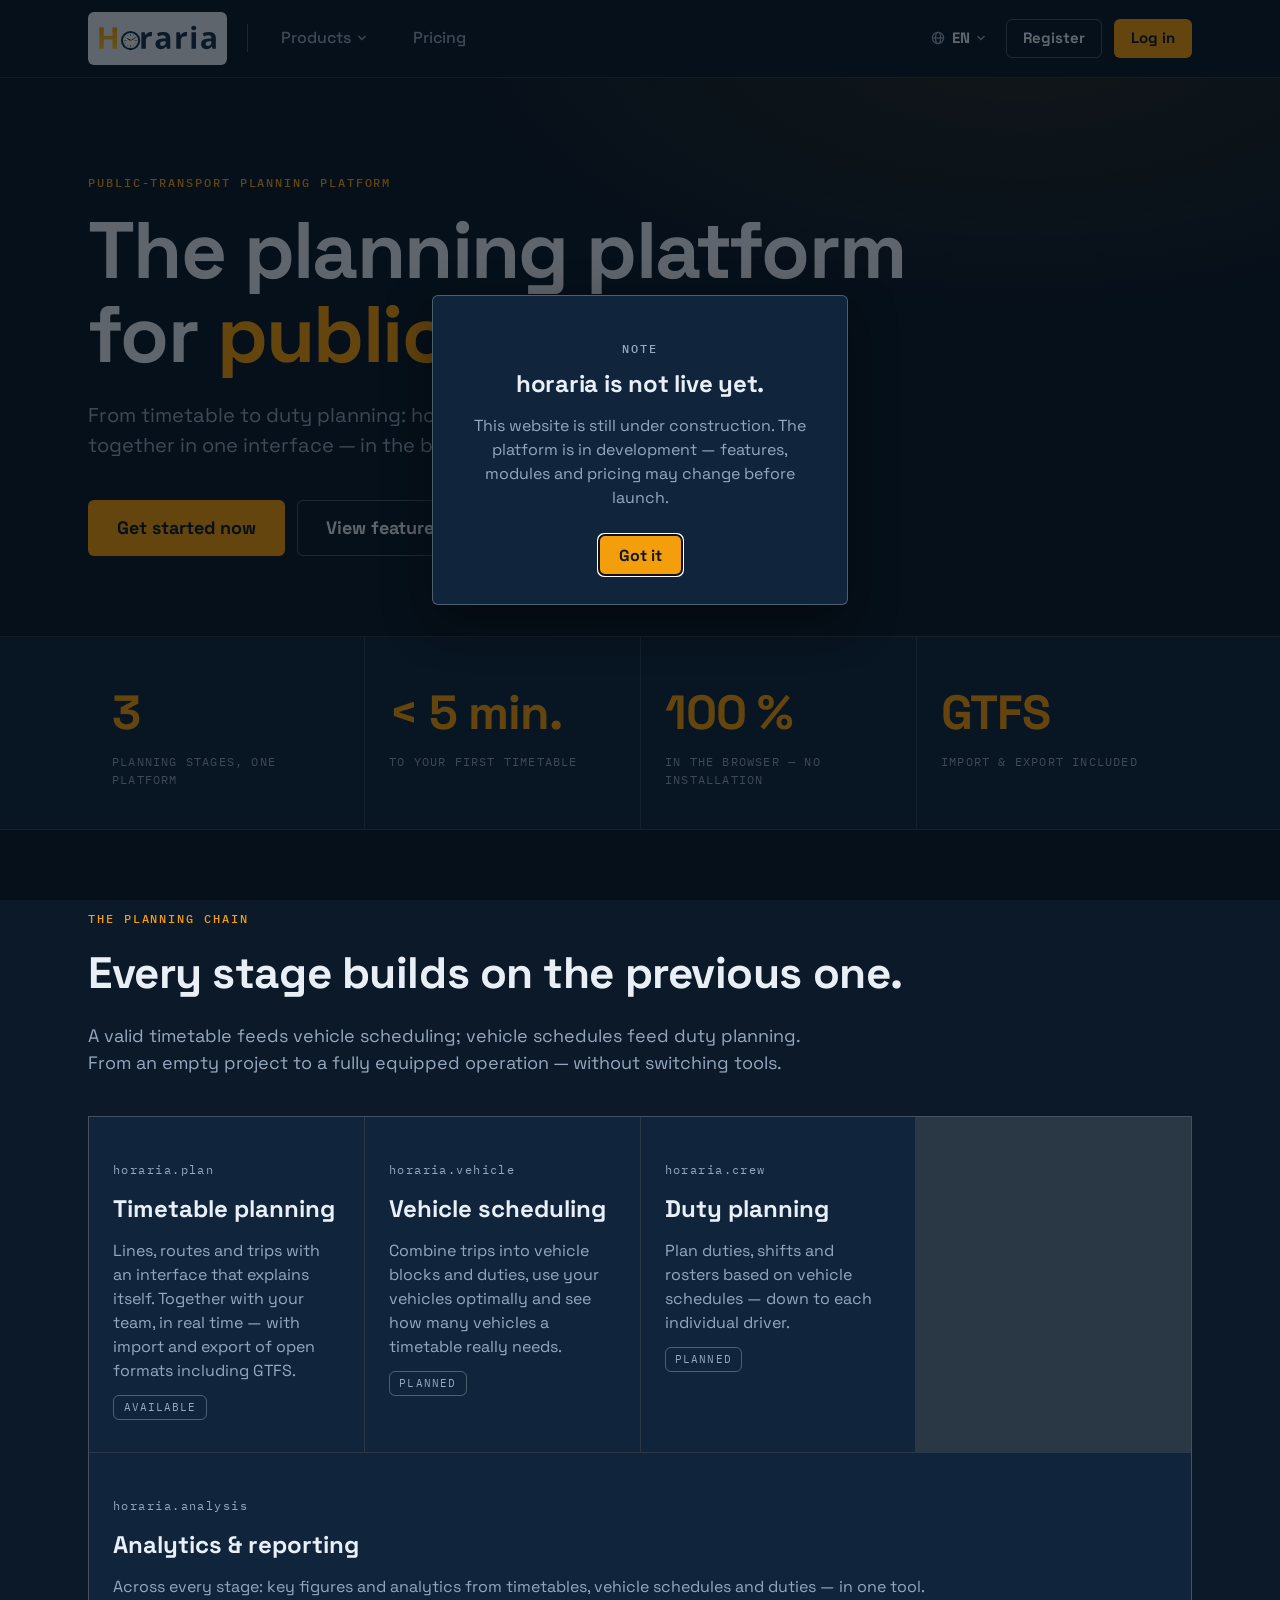
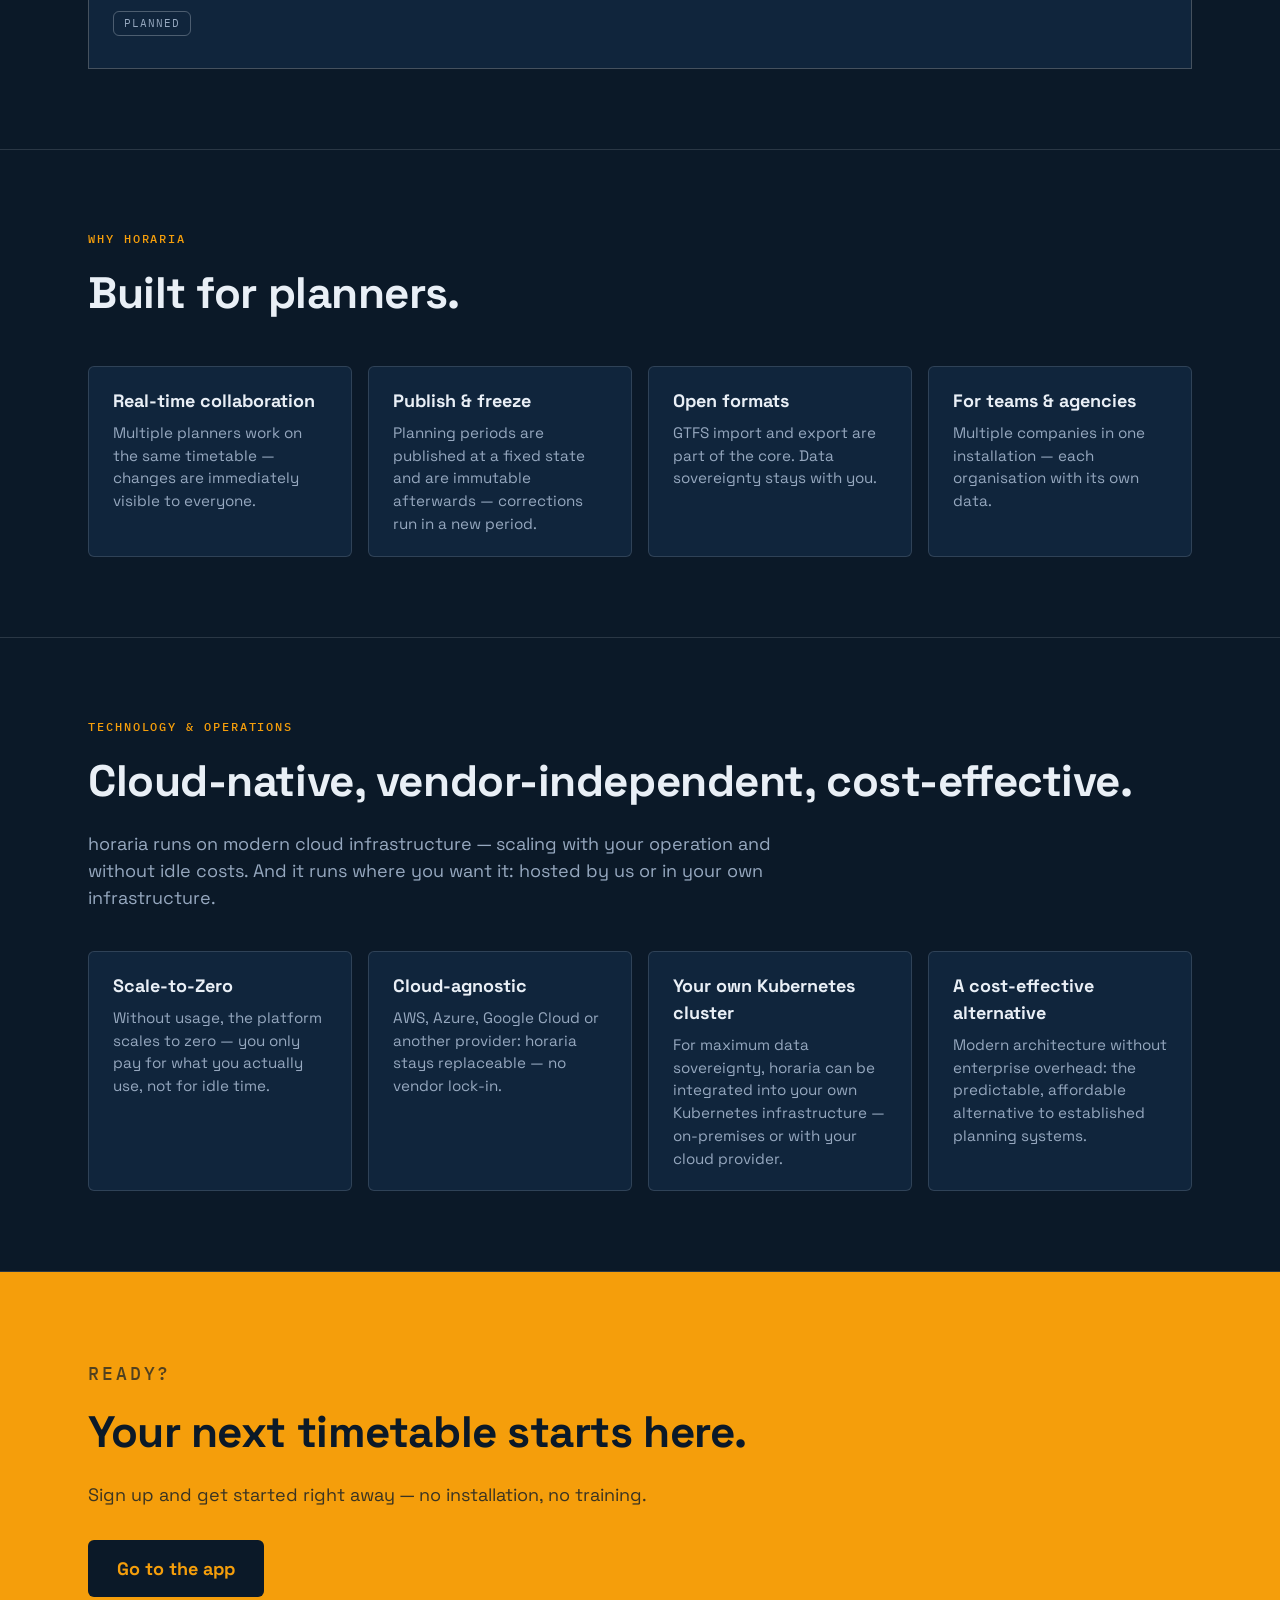
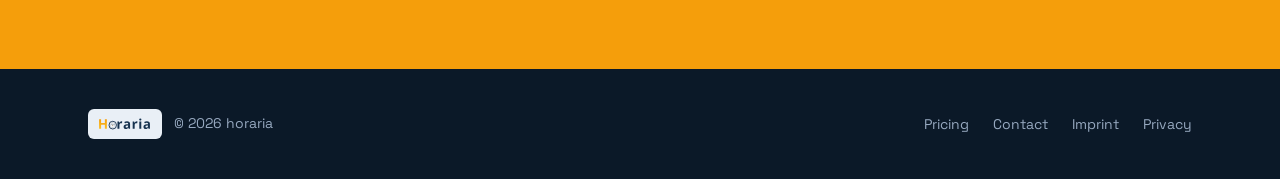
==== commit d81fb559: "feat(site): rework header with hover mega-menu and full-screen mobile nav - Desktop: Produkte opens " ====
--- a/en/index.html
+++ b/en/index.html
@@ -46,10 +46,58 @@
             </svg>
           </summary>
           <ul class="product-menu">
-            <li><a href="/produkte/plan.html">horaria.plan — Fahrplanplanung</a></li>
-            <li><a href="/produkte/vehicle.html">horaria.vehicle — Umlaufplanung</a></li>
-            <li><a href="/produkte/crew.html">horaria.crew — Dienstplanung</a></li>
-            <li><a href="/produkte/analysis.html">horaria.analysis — Auswertung &amp; Reporting</a></li>
+            <li>
+              <a class="product-item" href="/produkte/plan.html">
+                <svg class="product-item-icon" viewBox="0 0 24 24" fill="none" stroke="currentColor" stroke-width="1.8" stroke-linecap="round" stroke-linejoin="round" aria-hidden="true" focusable="false">
+                  <rect x="3.5" y="5" width="17" height="15.5" rx="2.5"/>
+                  <path d="M3.5 9.5h17M8 3v4M16 3v4M7.5 13.5h3M7.5 16.5h6"/>
+                </svg>
+                <span class="product-item-text">
+                  <strong>horaria.plan</strong>
+                  <span class="product-item-desc">Timetable planning with your team, in real time — GTFS built in.</span>
+                </span>
+              </a>
+            </li>
+            <li>
+              <a class="product-item" href="/produkte/vehicle.html">
+                <svg class="product-item-icon" viewBox="0 0 24 24" fill="none" stroke="currentColor" stroke-width="1.8" stroke-linecap="round" stroke-linejoin="round" aria-hidden="true" focusable="false">
+                  <rect x="5" y="3.5" width="14" height="13.5" rx="2.5"/>
+                  <path d="M5 9h14M12 3.5V9"/>
+                  <circle cx="9" cy="17.3" r="1.3"/>
+                  <circle cx="15" cy="17.3" r="1.3"/>
+                </svg>
+                <span class="product-item-text">
+                  <strong>horaria.vehicle</strong>
+                  <span class="product-item-desc">Combine trips into efficient vehicle blocks and duties.</span>
+                </span>
+              </a>
+            </li>
+            <li>
+              <a class="product-item" href="/produkte/crew.html">
+                <svg class="product-item-icon" viewBox="0 0 24 24" fill="none" stroke="currentColor" stroke-width="1.8" stroke-linecap="round" stroke-linejoin="round" aria-hidden="true" focusable="false">
+                  <circle cx="9" cy="8" r="3.2"/>
+                  <path d="M3.5 19.5c.7-3.3 2.8-5 5.5-5s4.8 1.7 5.5 5"/>
+                  <circle cx="16.8" cy="9" r="2.5"/>
+                  <path d="M16.5 14.7c2.3.3 4 1.8 4.7 4.3"/>
+                </svg>
+                <span class="product-item-text">
+                  <strong>horaria.crew</strong>
+                  <span class="product-item-desc">Plan duties and shifts based on vehicle schedules.</span>
+                </span>
+              </a>
+            </li>
+            <li>
+              <a class="product-item" href="/produkte/analysis.html">
+                <svg class="product-item-icon" viewBox="0 0 24 24" fill="none" stroke="currentColor" stroke-width="1.8" stroke-linecap="round" stroke-linejoin="round" aria-hidden="true" focusable="false">
+                  <path d="M4 4v15.5h16"/>
+                  <path d="M8.5 15.5v-4M12.5 15.5V8.5M16.5 15.5V9"/>
+                </svg>
+                <span class="product-item-text">
+                  <strong>horaria.analysis</strong>
+                  <span class="product-item-desc">Key figures from timetables, schedules and duties — in one tool.</span>
+                </span>
+              </a>
+            </li>
           </ul>
         </details>
         <a class="nav-link" href="/en/preise.html">Pricing</a>
@@ -94,10 +142,58 @@
                   </svg>
                 </summary>
                 <ul class="product-sub-menu">
-                  <li><a href="/produkte/plan.html">horaria.plan — Fahrplanplanung</a></li>
-                  <li><a href="/produkte/vehicle.html">horaria.vehicle — Umlaufplanung</a></li>
-                  <li><a href="/produkte/crew.html">horaria.crew — Dienstplanung</a></li>
-                  <li><a href="/produkte/analysis.html">horaria.analysis — Auswertung &amp; Reporting</a></li>
+                  <li>
+                    <a class="product-item" href="/produkte/plan.html">
+                      <svg class="product-item-icon" viewBox="0 0 24 24" fill="none" stroke="currentColor" stroke-width="1.8" stroke-linecap="round" stroke-linejoin="round" aria-hidden="true" focusable="false">
+                        <rect x="3.5" y="5" width="17" height="15.5" rx="2.5"/>
+                        <path d="M3.5 9.5h17M8 3v4M16 3v4M7.5 13.5h3M7.5 16.5h6"/>
+                      </svg>
+                      <span class="product-item-text">
+                        <strong>horaria.plan</strong>
+                        <span class="product-item-desc">Timetable planning with your team, in real time — GTFS built in.</span>
+                      </span>
+                    </a>
+                  </li>
+                  <li>
+                    <a class="product-item" href="/produkte/vehicle.html">
+                      <svg class="product-item-icon" viewBox="0 0 24 24" fill="none" stroke="currentColor" stroke-width="1.8" stroke-linecap="round" stroke-linejoin="round" aria-hidden="true" focusable="false">
+                        <rect x="5" y="3.5" width="14" height="13.5" rx="2.5"/>
+                        <path d="M5 9h14M12 3.5V9"/>
+                        <circle cx="9" cy="17.3" r="1.3"/>
+                        <circle cx="15" cy="17.3" r="1.3"/>
+                      </svg>
+                      <span class="product-item-text">
+                        <strong>horaria.vehicle</strong>
+                        <span class="product-item-desc">Combine trips into efficient vehicle blocks and duties.</span>
+                      </span>
+                    </a>
+                  </li>
+                  <li>
+                    <a class="product-item" href="/produkte/crew.html">
+                      <svg class="product-item-icon" viewBox="0 0 24 24" fill="none" stroke="currentColor" stroke-width="1.8" stroke-linecap="round" stroke-linejoin="round" aria-hidden="true" focusable="false">
+                        <circle cx="9" cy="8" r="3.2"/>
+                        <path d="M3.5 19.5c.7-3.3 2.8-5 5.5-5s4.8 1.7 5.5 5"/>
+                        <circle cx="16.8" cy="9" r="2.5"/>
+                        <path d="M16.5 14.7c2.3.3 4 1.8 4.7 4.3"/>
+                      </svg>
+                      <span class="product-item-text">
+                        <strong>horaria.crew</strong>
+                        <span class="product-item-desc">Plan duties and shifts based on vehicle schedules.</span>
+                      </span>
+                    </a>
+                  </li>
+                  <li>
+                    <a class="product-item" href="/produkte/analysis.html">
+                      <svg class="product-item-icon" viewBox="0 0 24 24" fill="none" stroke="currentColor" stroke-width="1.8" stroke-linecap="round" stroke-linejoin="round" aria-hidden="true" focusable="false">
+                        <path d="M4 4v15.5h16"/>
+                        <path d="M8.5 15.5v-4M12.5 15.5V8.5M16.5 15.5V9"/>
+                      </svg>
+                      <span class="product-item-text">
+                        <strong>horaria.analysis</strong>
+                        <span class="product-item-desc">Key figures from timetables, schedules and duties — in one tool.</span>
+                      </span>
+                    </a>
+                  </li>
                 </ul>
               </details>
             </li>
--- a/css/styles.css
+++ b/css/styles.css
@@ -100,6 +100,13 @@
   border-bottom: 1px solid var(--line);
 }
 
+.site-header.nav-panel-open {
+  /* A backdrop-filter ancestor is the containing block for fixed
+     descendants — the blur must go while the mobile panel is open,
+     otherwise the panel is trapped inside the header. */
+  backdrop-filter: none;
+}
+
 .header-row {
   display: flex;
   flex-wrap: wrap;
@@ -136,12 +143,15 @@
 }
 
 .header-nav a.nav-link {
+  padding: 0.5rem 0.8rem;
+  border-radius: var(--radius);
   color: var(--text-muted);
   text-decoration: none;
   font-weight: 500;
 }
 
 .header-nav a.nav-link:hover {
+  background: var(--surface);
   color: var(--text);
 }
 
@@ -217,6 +227,7 @@
   display: flex;
   align-items: center;
   gap: 0.4rem;
+  padding: 0.5rem 0.8rem;
   color: var(--text-muted);
   font-weight: 500;
   cursor: pointer;
@@ -230,6 +241,7 @@
 
 .product-toggle:hover,
 .product-switcher[open] .product-toggle {
+  background: var(--surface);
   color: var(--text);
 }
 
@@ -246,8 +258,7 @@
   display: none;
 }
 
-.lang-menu,
-.product-menu {
+.lang-menu {
   position: absolute;
   top: calc(100% + 0.5rem);
   inset-inline-end: 0;
@@ -261,13 +272,93 @@
   box-shadow: 0 0.5rem 1.5rem rgba(0, 0, 0, 0.35);
 }
 
+/* Products mega-menu (HeyGen-style hover panel) */
 .product-menu {
-  min-width: 20rem;
+  position: absolute;
+  top: calc(100% + 0.45rem);
+  inset-inline-start: 0;
+  z-index: 20;
+  min-width: 24rem;
+  max-width: calc(100vw - 2rem);
+  list-style: none;
+  background: var(--bg-raised);
+  border: 1px solid var(--line);
+  border-radius: 12px;
+  padding: 0.45rem;
+  box-shadow: 0 1.25rem 2.5rem rgba(0, 0, 0, 0.45);
+}
+
+/* Invisible bridge so the panel stays hoverable across the gap */
+.product-menu::before {
+  content: "";
+  position: absolute;
+  inset-block-start: -0.45rem;
+  inset-inline: 0;
+  height: 0.45rem;
+}
+
+a.product-item {
+  display: flex;
+  align-items: center;
+  gap: 0.75rem;
+  padding: 0.65rem 0.75rem;
+  border-radius: var(--radius);
+  text-decoration: none;
+}
+
+a.product-item:hover {
+  background: var(--surface);
+}
+
+.product-item-icon {
+  flex-shrink: 0;
+  width: 2.25rem;
+  height: 2.25rem;
+  padding: 0.5rem;
+  border-radius: 8px;
+  background: rgba(245, 158, 11, 0.14);
+  color: var(--amber);
+}
+
+.product-item-text {
+  display: block;
+  min-width: 0;
+}
+
+.product-item-text strong {
+  display: block;
+  font-size: 0.9375rem;
+  font-weight: 700;
+  color: var(--text);
+}
+
+.product-item-desc {
+  display: block;
+  margin-top: 0.15rem;
+  font-size: 0.8rem;
+  line-height: 1.4;
+  color: var(--text-muted);
+}
+
+a.product-item[aria-current="true"] .product-item-text strong {
+  color: var(--amber);
+}
+
+@media (prefers-reduced-motion: no-preference) {
+  .product-switcher[open] .product-menu {
+    animation: product-menu-in 0.16s ease-out;
+  }
+}
+
+@keyframes product-menu-in {
+  from {
+    opacity: 0;
+    transform: translateY(-0.3rem);
+  }
 }
 
 .lang-menu a,
-.lang-menu .lang-soon,
-.product-menu a {
+.lang-menu .lang-soon {
   display: flex;
   align-items: center;
   padding: 0.45rem 0.7rem;
@@ -277,13 +368,11 @@
   text-decoration: none;
 }
 
-.lang-menu a:hover,
-.product-menu a:hover {
+.lang-menu a:hover {
   background: var(--surface);
 }
 
-.lang-menu a[aria-current="true"],
-.product-menu a[aria-current="true"] {
+.lang-menu a[aria-current="true"] {
   color: var(--amber);
   font-weight: 700;
 }
@@ -776,6 +865,10 @@
 }
 
 /* ─── Responsive ─── */
+body.nav-locked {
+  overflow: hidden;
+}
+
 @media (max-width: 40rem) {
   .stat {
     border-inline-start: none;
@@ -849,25 +942,47 @@
     display: block;
   }
 
+  /* Default (no-JS): dropdown panel below the hamburger */
   .nav-menu {
     position: absolute;
     top: calc(100% + 0.5rem);
     inset-inline-end: 0;
     z-index: 20;
-    min-width: 14rem;
+    width: min(21rem, calc(100vw - 2rem));
+    max-height: calc(100vh - 6rem);
+    overflow-y: auto;
     list-style: none;
     background: var(--bg-raised);
     border: 1px solid var(--line);
-    border-radius: var(--radius);
-    padding: 0.35rem;
-    box-shadow: 0 0.5rem 1.5rem rgba(0, 0, 0, 0.35);
+    border-radius: 12px;
+    padding: 0.5rem;
+    box-shadow: 0 1.25rem 2.5rem rgba(0, 0, 0, 0.45);
+  }
+
+  /* With JS (html.js): full-screen panel, sitting behind the translucent
+     header so the hamburger/X toggle stays visible and clickable */
+  html.js .nav-menu {
+    position: fixed;
+    inset: 0;
+    z-index: -1;
+    display: flex;
+    flex-direction: column;
+    gap: 0.25rem;
+    width: auto;
+    max-height: none;
+    background: var(--bg);
+    border: none;
+    border-radius: 0;
+    box-shadow: none;
+    padding: 5.25rem 1.25rem 1.25rem;
   }
 
   .nav-menu a.nav-link {
     display: block;
-    padding: 0.45rem 0.7rem;
+    padding: 0.85rem 0.6rem;
     border-radius: var(--radius);
-    font-size: 0.9375rem;
+    font-size: 1.05rem;
+    font-weight: 500;
     color: var(--text);
     text-decoration: none;
   }
@@ -886,9 +1001,10 @@
     display: flex;
     align-items: center;
     gap: 0.5rem;
-    padding: 0.45rem 0.7rem;
+    padding: 0.85rem 0.6rem;
     border-radius: var(--radius);
-    font-size: 0.9375rem;
+    font-size: 1.05rem;
+    font-weight: 500;
     color: var(--text);
     cursor: pointer;
     list-style: none;
@@ -923,12 +1039,11 @@
   .lang-sub-menu,
   .product-sub-menu {
     list-style: none;
-    padding: 0 0.35rem 0.35rem;
+    padding: 0.15rem 0.35rem 0.5rem;
   }
 
   .lang-sub-menu a,
-  .lang-sub-menu .lang-soon,
-  .product-sub-menu a {
+  .lang-sub-menu .lang-soon {
     display: flex;
     align-items: center;
     padding: 0.4rem 0.7rem 0.4rem 2rem;
@@ -938,13 +1053,11 @@
     text-decoration: none;
   }
 
-  .lang-sub-menu a:hover,
-  .product-sub-menu a:hover {
+  .lang-sub-menu a:hover {
     background: var(--surface);
   }
 
-  .lang-sub-menu a[aria-current="true"],
-  .product-sub-menu a[aria-current="true"] {
+  .lang-sub-menu a[aria-current="true"] {
     color: var(--amber);
     font-weight: 700;
   }
@@ -956,16 +1069,18 @@
 
   .nav-menu .nav-menu-actions {
     display: flex;
-    gap: 0.5rem;
-    margin-top: 0.35rem;
-    padding: 0.6rem 0.35rem 0.35rem;
+    flex-direction: column;
+    gap: 0.6rem;
+    margin-top: auto;
+    margin-inline: 0.25rem;
+    padding: 1.1rem 0 0.25rem;
     border-top: 1px solid var(--line);
   }
 
   .nav-menu .nav-menu-actions .btn {
-    flex: 1;
-    padding: 0.45rem 0.6rem;
-    font-size: 0.875rem;
+    width: 100%;
+    padding: 0.8rem 1rem;
+    font-size: 1rem;
     text-align: center;
   }
 }
